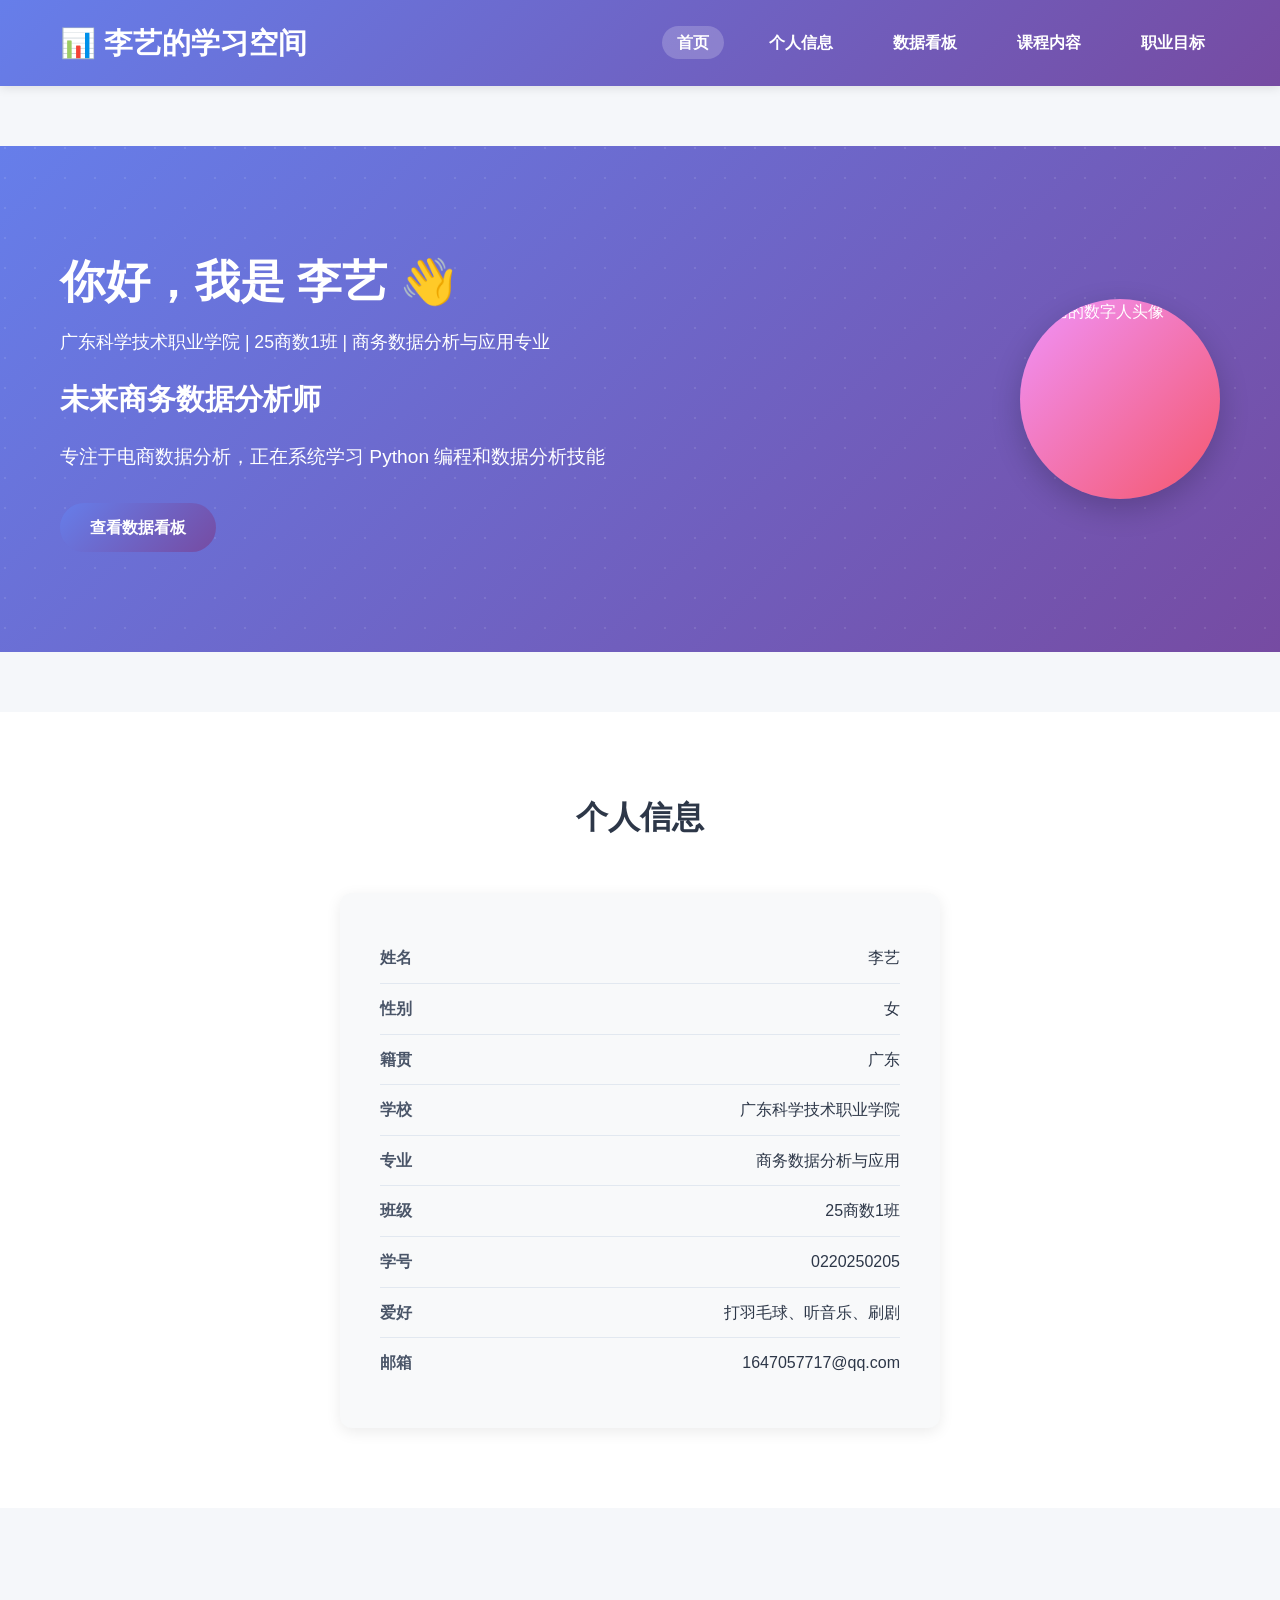
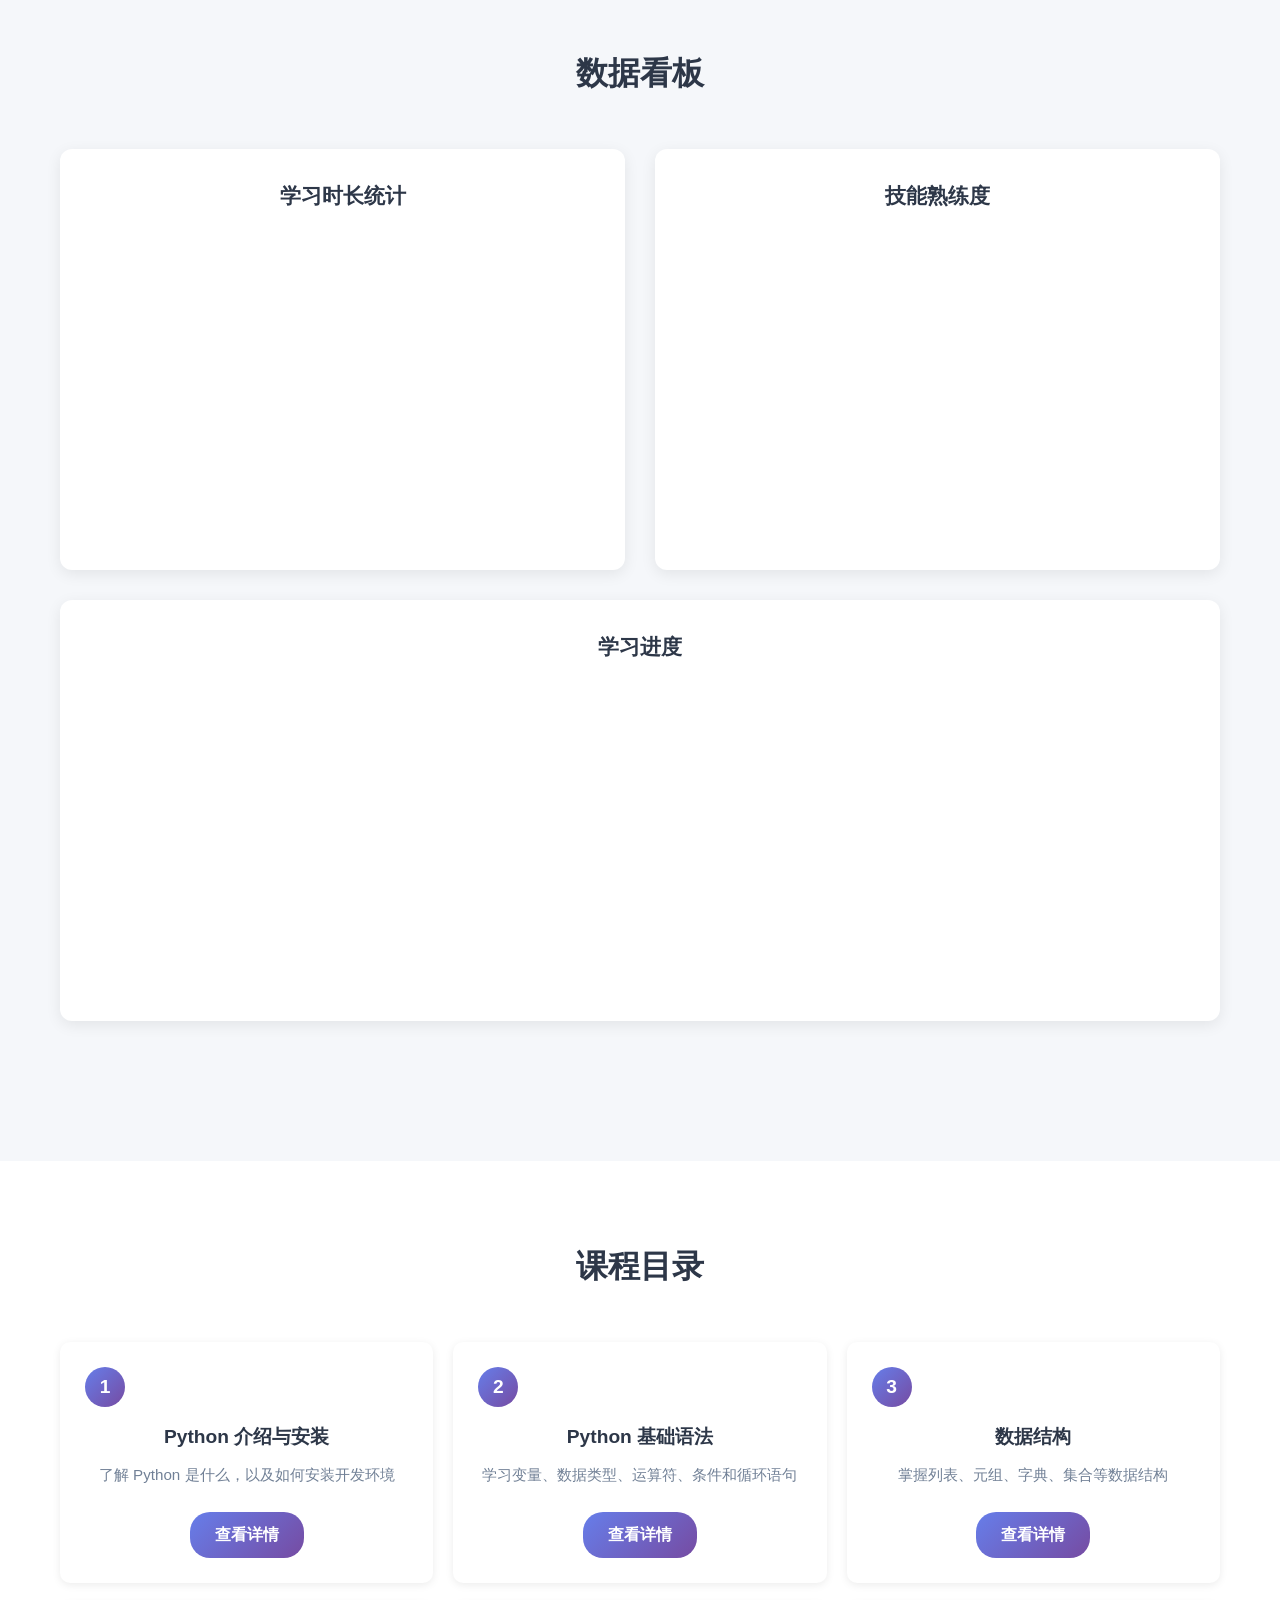
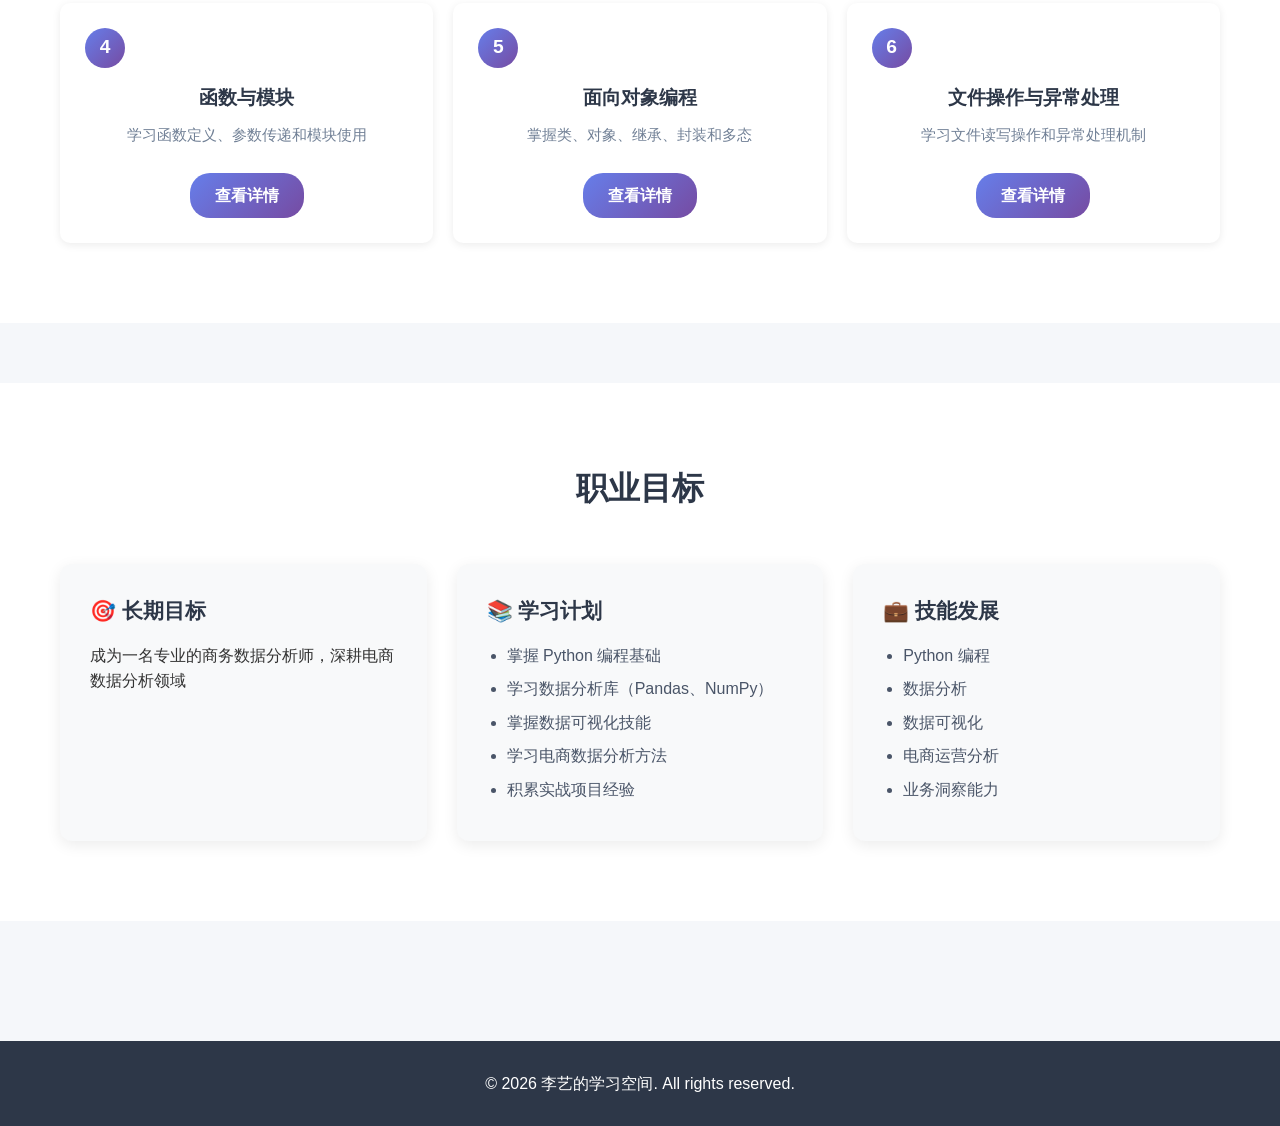
==== index.html @ 551367b4 "更新个人主页，添加详细信息和数据看板" ====
<!DOCTYPE html>
<html lang="zh-CN">
<head>
    <meta charset="UTF-8">
    <meta name="viewport" content="width=device-width, initial-scale=1.0">
    <title>李艺 - 商务数据分析学习者</title>
    <link rel="stylesheet" href="style.css">
    <script src="https://cdn.jsdelivr.net/npm/chart.js"></script>
</head>
<body>
    <header>
        <nav class="navbar">
            <div class="container">
                <div class="navbar-brand">
                    <h1>📊 李艺的学习空间</h1>
                </div>
                <div class="navbar-menu">
                    <ul>
                        <li><a href="index.html" class="active">首页</a></li>
                        <li><a href="#profile">个人信息</a></li>
                        <li><a href="#dashboard">数据看板</a></li>
                        <li><a href="#courses">课程内容</a></li>
                        <li><a href="#goals">职业目标</a></li>
                    </ul>
                </div>
            </div>
        </nav>
    </header>

    <main>
        <section class="hero-section">
            <div class="container">
                <div class="hero-content">
                    <div class="hero-text">
                        <h2>你好，我是 李艺 👋</h2>
                        <p class="subtitle">广东科学技术职业学院 | 25商数1班 | 商务数据分析与应用专业</p>
                        <h3>未来商务数据分析师</h3>
                        <p>专注于电商数据分析，正在系统学习 Python 编程和数据分析技能</p>
                        <a href="#dashboard" class="btn">查看数据看板</a>
                    </div>
                    <div class="hero-avatar">
                        <div class="avatar digital-avatar">
                            <img src="https://trae-api-cn.mchost.guru/api/ide/v1/text_to_image?prompt=professional%20digital%20avatar%20of%20a%20young%20Chinese%20female%20student%2C%20modern%20style%2C%20data%20analyst%20theme%2C%20blue%20and%20purple%20hues%2C%20clean%20background&image_size=square" alt="李艺的数字人头像" style="width: 100%; height: 100%; border-radius: 50%;">
                        </div>
                    </div>
                </div>
            </div>
        </section>

        <section id="profile" class="profile-section">
            <div class="container">
                <h2>个人信息</h2>
                <div class="profile-content">
                    <div class="profile-card">
                        <div class="profile-item">
                            <span class="label">姓名</span>
                            <span class="value">李艺</span>
                        </div>
                        <div class="profile-item">
                            <span class="label">性别</span>
                            <span class="value">女</span>
                        </div>
                        <div class="profile-item">
                            <span class="label">籍贯</span>
                            <span class="value">广东</span>
                        </div>
                        <div class="profile-item">
                            <span class="label">学校</span>
                            <span class="value">广东科学技术职业学院</span>
                        </div>
                        <div class="profile-item">
                            <span class="label">专业</span>
                            <span class="value">商务数据分析与应用</span>
                        </div>
                        <div class="profile-item">
                            <span class="label">班级</span>
                            <span class="value">25商数1班</span>
                        </div>
                        <div class="profile-item">
                            <span class="label">学号</span>
                            <span class="value">0220250205</span>
                        </div>
                        <div class="profile-item">
                            <span class="label">爱好</span>
                            <span class="value">打羽毛球、听音乐、刷剧</span>
                        </div>
                        <div class="profile-item">
                            <span class="label">邮箱</span>
                            <span class="value">1647057717@qq.com</span>
                        </div>
                    </div>
                </div>
            </div>
        </section>

        <section id="dashboard" class="dashboard-section">
            <div class="container">
                <h2>数据看板</h2>
                <div class="dashboard-grid">
                    <div class="dashboard-card">
                        <h3>学习时长统计</h3>
                        <canvas id="studyTimeChart" width="400" height="300"></canvas>
                    </div>
                    <div class="dashboard-card">
                        <h3>技能熟练度</h3>
                        <canvas id="skillChart" width="400" height="300"></canvas>
                    </div>
                    <div class="dashboard-card full-width">
                        <h3>学习进度</h3>
                        <canvas id="progressChart" width="800" height="300"></canvas>
                    </div>
                </div>
            </div>
        </section>

        <section id="courses" class="courses-section">
            <div class="container">
                <h2>课程目录</h2>
                <div class="lesson-grid">
                    <div class="lesson-card" onclick="window.location.href='python-course.html?lesson=0'">
                        <div class="lesson-number">1</div>
                        <h4>Python 介绍与安装</h4>
                        <p>了解 Python 是什么，以及如何安装开发环境</p>
                        <a href="python-course.html?lesson=0" class="btn">查看详情</a>
                    </div>
                    <div class="lesson-card" onclick="window.location.href='python-course.html?lesson=1'">
                        <div class="lesson-number">2</div>
                        <h4>Python 基础语法</h4>
                        <p>学习变量、数据类型、运算符、条件和循环语句</p>
                        <a href="python-course.html?lesson=1" class="btn">查看详情</a>
                    </div>
                    <div class="lesson-card" onclick="window.location.href='python-course.html?lesson=2'">
                        <div class="lesson-number">3</div>
                        <h4>数据结构</h4>
                        <p>掌握列表、元组、字典、集合等数据结构</p>
                        <a href="python-course.html?lesson=2" class="btn">查看详情</a>
                    </div>
                    <div class="lesson-card" onclick="window.location.href='python-course.html?lesson=3'">
                        <div class="lesson-number">4</div>
                        <h4>函数与模块</h4>
                        <p>学习函数定义、参数传递和模块使用</p>
                        <a href="python-course.html?lesson=3" class="btn">查看详情</a>
                    </div>
                    <div class="lesson-card" onclick="window.location.href='python-course.html?lesson=4'">
                        <div class="lesson-number">5</div>
                        <h4>面向对象编程</h4>
                        <p>掌握类、对象、继承、封装和多态</p>
                        <a href="python-course.html?lesson=4" class="btn">查看详情</a>
                    </div>
                    <div class="lesson-card" onclick="window.location.href='python-course.html?lesson=5'">
                        <div class="lesson-number">6</div>
                        <h4>文件操作与异常处理</h4>
                        <p>学习文件读写操作和异常处理机制</p>
                        <a href="python-course.html?lesson=5" class="btn">查看详情</a>
                    </div>
                </div>
            </div>
        </section>

        <section id="goals" class="goals-section">
            <div class="container">
                <h2>职业目标</h2>
                <div class="goals-content">
                    <div class="goal-card">
                        <h3>🎯 长期目标</h3>
                        <p>成为一名专业的商务数据分析师，深耕电商数据分析领域</p>
                    </div>
                    <div class="goal-card">
                        <h3>📚 学习计划</h3>
                        <ul>
                            <li>掌握 Python 编程基础</li>
                            <li>学习数据分析库（Pandas、NumPy）</li>
                            <li>掌握数据可视化技能</li>
                            <li>学习电商数据分析方法</li>
                            <li>积累实战项目经验</li>
                        </ul>
                    </div>
                    <div class="goal-card">
                        <h3>💼 技能发展</h3>
                        <ul>
                            <li>Python 编程</li>
                            <li>数据分析</li>
                            <li>数据可视化</li>
                            <li>电商运营分析</li>
                            <li>业务洞察能力</li>
                        </ul>
                    </div>
                </div>
            </div>
        </section>
    </main>

    <footer>
        <div class="container">
            <p>&copy; 2026 李艺的学习空间. All rights reserved.</p>
        </div>
    </footer>

    <script>
        // 学习时长统计图表
        const studyTimeCtx = document.getElementById('studyTimeChart').getContext('2d');
        const studyTimeChart = new Chart(studyTimeCtx, {
            type: 'bar',
            data: {
                labels: ['周一', '周二', '周三', '周四', '周五', '周六', '周日'],
                datasets: [{
                    label: '学习时长（小时）',
                    data: [2, 3, 2.5, 4, 3.5, 5, 4.5],
                    backgroundColor: 'rgba(54, 162, 235, 0.6)',
                    borderColor: 'rgba(54, 162, 235, 1)',
                    borderWidth: 1
                }]
            },
            options: {
                responsive: true,
                scales: {
                    y: {
                        beginAtZero: true,
                        max: 6
                    }
                }
            }
        });

        // 技能熟练度图表
        const skillCtx = document.getElementById('skillChart').getContext('2d');
        const skillChart = new Chart(skillCtx, {
            type: 'radar',
            data: {
                labels: ['Python 基础', '数据分析', '数据可视化', 'Excel', 'SQL'],
                datasets: [{
                    label: '当前熟练度',
                    data: [75, 60, 50, 80, 40],
                    backgroundColor: 'rgba(153, 102, 255, 0.2)',
                    borderColor: 'rgba(153, 102, 255, 1)',
                    pointBackgroundColor: 'rgba(153, 102, 255, 1)',
                    pointBorderColor: '#fff',
                    pointHoverBackgroundColor: '#fff',
                    pointHoverBorderColor: 'rgba(153, 102, 255, 1)'
                }]
            },
            options: {
                responsive: true,
                scales: {
                    r: {
                        angleLines: {
                            display: true
                        },
                        suggestedMin: 0,
                        suggestedMax: 100
                    }
                }
            }
        });

        // 学习进度图表
        const progressCtx = document.getElementById('progressChart').getContext('2d');
        const progressChart = new Chart(progressCtx, {
            type: 'line',
            data: {
                labels: ['第1周', '第2周', '第3周', '第4周', '第5周', '第6周'],
                datasets: [{
                    label: '课程完成度（%）',
                    data: [15, 30, 45, 60, 75, 90],
                    backgroundColor: 'rgba(75, 192, 192, 0.2)',
                    borderColor: 'rgba(75, 192, 192, 1)',
                    borderWidth: 2,
                    tension: 0.4
                }]
            },
            options: {
                responsive: true,
                scales: {
                    y: {
                        beginAtZero: true,
                        max: 100
                    }
                }
            }
        });
    </script>
</body>
</html>
---- style.css ----
* {
    margin: 0;
    padding: 0;
    box-sizing: border-box;
}

body {
    font-family: 'Segoe UI', Tahoma, Geneva, Verdana, sans-serif;
    line-height: 1.6;
    color: #333;
    background-color: #f5f7fa;
}

.container {
    max-width: 1200px;
    margin: 0 auto;
    padding: 0 20px;
}

/* 导航栏样式 */
.navbar {
    background: linear-gradient(135deg, #667eea 0%, #764ba2 100%);
    color: white;
    padding: 20px 0;
    position: sticky;
    top: 0;
    z-index: 1000;
    box-shadow: 0 2px 10px rgba(0, 0, 0, 0.1);
}

.navbar .container {
    display: flex;
    justify-content: space-between;
    align-items: center;
}

.navbar-brand h1 {
    font-size: 1.8rem;
    margin: 0;
}

.navbar-menu ul {
    list-style: none;
    display: flex;
    gap: 30px;
    margin: 0;
}

.navbar-menu a {
    color: white;
    text-decoration: none;
    font-weight: 600;
    transition: opacity 0.3s ease;
    padding: 8px 15px;
    border-radius: 20px;
}

.navbar-menu a:hover {
    opacity: 0.9;
    background: rgba(255, 255, 255, 0.1);
}

.navbar-menu a.active {
    background: rgba(255, 255, 255, 0.2);
}

/* 数字人头像样式 */
.digital-avatar {
    width: 200px;
    height: 200px;
    border-radius: 50%;
    box-shadow: 0 10px 30px rgba(0, 0, 0, 0.2);
    animation: pulse 2s ease-in-out infinite;
    overflow: hidden;
}

/* 个人信息部分样式 */
.profile-section {
    padding: 80px 0;
    background: white;
}

.profile-section h2 {
    text-align: center;
    margin-bottom: 50px;
    color: #2d3748;
}

.profile-content {
    display: flex;
    justify-content: center;
}

.profile-card {
    background: #f8f9fa;
    border-radius: 12px;
    padding: 40px;
    box-shadow: 0 4px 15px rgba(0, 0, 0, 0.08);
    max-width: 600px;
    width: 100%;
}

.profile-item {
    display: flex;
    justify-content: space-between;
    padding: 12px 0;
    border-bottom: 1px solid #e2e8f0;
}

.profile-item:last-child {
    border-bottom: none;
}

.profile-item .label {
    font-weight: 600;
    color: #4a5568;
}

.profile-item .value {
    color: #2d3748;
}

/* 数据看板部分样式 */
.dashboard-section {
    padding: 80px 0;
    background: #f5f7fa;
}

.dashboard-section h2 {
    text-align: center;
    margin-bottom: 50px;
    color: #2d3748;
}

.dashboard-grid {
    display: grid;
    grid-template-columns: repeat(auto-fit, minmax(400px, 1fr));
    gap: 30px;
}

.dashboard-card {
    background: white;
    border-radius: 12px;
    padding: 30px;
    box-shadow: 0 4px 15px rgba(0, 0, 0, 0.08);
    transition: transform 0.3s ease, box-shadow 0.3s ease;
}

.dashboard-card:hover {
    transform: translateY(-5px);
    box-shadow: 0 8px 25px rgba(0, 0, 0, 0.15);
}

.dashboard-card h3 {
    font-size: 1.3rem;
    margin-bottom: 20px;
    color: #2d3748;
    text-align: center;
}

.dashboard-card.full-width {
    grid-column: 1 / -1;
}

/* 职业目标部分样式 */
.goals-section {
    padding: 80px 0;
    background: white;
}

.goals-section h2 {
    text-align: center;
    margin-bottom: 50px;
    color: #2d3748;
}

.goals-content {
    display: grid;
    grid-template-columns: repeat(auto-fit, minmax(300px, 1fr));
    gap: 30px;
}

.goal-card {
    background: #f8f9fa;
    border-radius: 12px;
    padding: 30px;
    box-shadow: 0 4px 15px rgba(0, 0, 0, 0.08);
    transition: transform 0.3s ease, box-shadow 0.3s ease;
}

.goal-card:hover {
    transform: translateY(-5px);
    box-shadow: 0 8px 25px rgba(0, 0, 0, 0.15);
}

.goal-card h3 {
    font-size: 1.3rem;
    margin-bottom: 15px;
    color: #2d3748;
}

.goal-card ul {
    margin-left: 20px;
    margin-top: 10px;
}

.goal-card li {
    margin-bottom: 8px;
    color: #4a5568;
}

/* 响应式设计 */
@media (max-width: 768px) {
    .hero-content {
        flex-direction: column;
        text-align: center;
    }
    
    .hero-text {
        text-align: center;
    }
    
    .hero-text h2 {
        font-size: 2.2rem;
    }
    
    .hero-text h3 {
        font-size: 1.5rem;
    }
    
    .avatar, .digital-avatar {
        width: 150px;
        height: 150px;
    }
    
    .avatar-inner {
        width: 135px;
        height: 135px;
        font-size: 1.5rem;
    }
    
    .navbar .container {
        flex-direction: column;
        gap: 15px;
    }
    
    .navbar-menu ul {
        gap: 15px;
    }
    
    .lesson-grid {
        grid-template-columns: 1fr;
    }
    
    .dashboard-grid {
        grid-template-columns: 1fr;
    }
    
    .dashboard-card.full-width {
        grid-column: 1;
    }
    
    .goals-content {
        grid-template-columns: 1fr;
    }
    
    .profile-card {
        padding: 20px;
    }
    
    .profile-item {
        flex-direction: column;
        align-items: flex-start;
        gap: 5px;
    }
}

/* 英雄区域 */
.hero-section {
    background: linear-gradient(135deg, #667eea 0%, #764ba2 100%);
    color: white;
    padding: 100px 0;
    position: relative;
    overflow: hidden;
}

.hero-section::before {
    content: '';
    position: absolute;
    top: -50%;
    left: -50%;
    width: 200%;
    height: 200%;
    background: radial-gradient(circle, rgba(255,255,255,0.1) 1px, transparent 1px);
    background-size: 30px 30px;
    animation: float 20s linear infinite;
}

@keyframes float {
    0% {
        transform: translate(0, 0);
    }
    100% {
        transform: translate(30px, 30px);
    }
}

.hero-content {
    display: flex;
    align-items: center;
    justify-content: space-between;
    gap: 40px;
    position: relative;
    z-index: 1;
}

.hero-text {
    flex: 1;
    text-align: left;
}

.hero-text h2 {
    font-size: 2.8rem;
    margin-bottom: 10px;
    color: white;
    font-weight: 700;
    animation: slideInLeft 1s ease-out;
}

.hero-text .subtitle {
    font-size: 1.1rem;
    margin-bottom: 20px;
    opacity: 0.9;
    animation: slideInLeft 1s ease-out 0.2s both;
}

.hero-text h3 {
    font-size: 1.8rem;
    margin-bottom: 20px;
    color: white;
    animation: slideInLeft 1s ease-out 0.4s both;
}

.hero-text p {
    font-size: 1.2rem;
    margin-bottom: 30px;
    opacity: 0.9;
    animation: slideInLeft 1s ease-out 0.6s both;
}

.hero-text .btn {
    animation: slideInLeft 1s ease-out 0.8s both;
}

.hero-avatar {
    flex-shrink: 0;
    animation: slideInRight 1s ease-out;
}

.avatar {
    width: 200px;
    height: 200px;
    border-radius: 50%;
    background: linear-gradient(135deg, #f093fb 0%, #f5576c 100%);
    display: flex;
    align-items: center;
    justify-content: center;
    box-shadow: 0 10px 30px rgba(0, 0, 0, 0.2);
    animation: pulse 2s ease-in-out infinite;
}

.avatar-inner {
    width: 180px;
    height: 180px;
    border-radius: 50%;
    background: white;
    display: flex;
    align-items: center;
    justify-content: center;
    color: #667eea;
    font-size: 2rem;
    font-weight: bold;
    box-shadow: inset 0 2px 10px rgba(0, 0, 0, 0.1);
}

@keyframes slideInLeft {
    from {
        opacity: 0;
        transform: translateX(-50px);
    }
    to {
        opacity: 1;
        transform: translateX(0);
    }
}

@keyframes slideInRight {
    from {
        opacity: 0;
        transform: translateX(50px);
    }
    to {
        opacity: 1;
        transform: translateX(0);
    }
}

@keyframes pulse {
    0% {
        transform: scale(1);
    }
    50% {
        transform: scale(1.05);
    }
    100% {
        transform: scale(1);
    }
}

header h1 {
    font-size: 2.5rem;
    margin-bottom: 10px;
}

header p {
    font-size: 1.2rem;
    opacity: 0.9;
}

main {
    padding: 60px 0;
}

section {
    margin-bottom: 60px;
}

h2 {
    font-size: 2rem;
    margin-bottom: 30px;
    color: #2d3748;
}

.welcome-section {
    background: white;
    padding: 40px;
    border-radius: 12px;
    box-shadow: 0 2px 10px rgba(0, 0, 0, 0.08);
}

.course-grid {
    display: grid;
    grid-template-columns: repeat(auto-fit, minmax(300px, 1fr));
    gap: 30px;
}

.course-card {
    background: white;
    border-radius: 12px;
    padding: 40px 30px;
    text-align: center;
    box-shadow: 0 4px 15px rgba(0, 0, 0, 0.1);
    transition: transform 0.3s ease, box-shadow 0.3s ease;
}

.course-card:hover {
    transform: translateY(-5px);
    box-shadow: 0 8px 25px rgba(0, 0, 0, 0.15);
}

.course-icon {
    font-size: 4rem;
    margin-bottom: 20px;
}

.course-card h3 {
    font-size: 1.5rem;
    margin-bottom: 15px;
    color: #2d3748;
}

.course-card p {
    color: #718096;
    margin-bottom: 25px;
}

.btn {
    display: inline-block;
    padding: 12px 30px;
    background: linear-gradient(135deg, #667eea 0%, #764ba2 100%);
    color: white;
    text-decoration: none;
    border-radius: 25px;
    font-weight: 600;
    transition: opacity 0.3s ease;
}

.btn:hover {
    opacity: 0.9;
}

/* 课程部分 */
.courses-section {
    padding: 80px 0;
    background: white;
}

.courses-section h2 {
    text-align: center;
    margin-bottom: 50px;
    color: #2d3748;
}

.lesson-grid {
    display: grid;
    grid-template-columns: repeat(auto-fill, minmax(300px, 1fr));
    gap: 30px;
}

.lesson-card {
    background: #f8f9fa;
    border-radius: 12px;
    padding: 30px;
    text-align: center;
    box-shadow: 0 4px 15px rgba(0, 0, 0, 0.08);
    transition: transform 0.3s ease, box-shadow 0.3s ease;
    cursor: pointer;
}

.lesson-card:hover {
    transform: translateY(-5px);
    box-shadow: 0 8px 25px rgba(0, 0, 0, 0.15);
}

.lesson-number {
    display: inline-block;
    width: 50px;
    height: 50px;
    background: linear-gradient(135deg, #667eea 0%, #764ba2 100%);
    color: white;
    border-radius: 50%;
    display: flex;
    align-items: center;
    justify-content: center;
    font-weight: bold;
    font-size: 1.2rem;
    margin-bottom: 20px;
}

.lesson-card h4 {
    font-size: 1.3rem;
    margin-bottom: 15px;
    color: #2d3748;
}

.lesson-card p {
    color: #718096;
    margin-bottom: 25px;
}

.lesson-card .btn {
    display: inline-block;
    padding: 10px 25px;
    background: linear-gradient(135deg, #667eea 0%, #764ba2 100%);
    color: white;
    text-decoration: none;
    border-radius: 20px;
    font-weight: 600;
    transition: opacity 0.3s ease;
}

.lesson-card .btn:hover {
    opacity: 0.9;
}

/* 关于部分 */
.about-section {
    padding: 80px 0;
    background: #f5f7fa;
}

.about-section h2 {
    text-align: center;
    margin-bottom: 40px;
    color: #2d3748;
}

.about-content {
    background: white;
    padding: 40px;
    border-radius: 12px;
    box-shadow: 0 2px 10px rgba(0, 0, 0, 0.08);
    max-width: 800px;
    margin: 0 auto;
}

.about-content p {
    margin-bottom: 20px;
    line-height: 1.7;
}

.about-content ul {
    margin-left: 25px;
    margin-top: 20px;
}

.about-content li {
    margin-bottom: 10px;
    position: relative;
    padding-left: 15px;
}

.about-content li:before {
    content: "•";
    color: #667eea;
    font-weight: bold;
    position: absolute;
    left: 0;
}

footer {
    background: #2d3748;
    color: white;
    text-align: center;
    padding: 30px 0;
    margin-top: 0;
}

.course-header {
    background: linear-gradient(135deg, #667eea 0%, #764ba2 100%);
    color: white;
    padding: 60px 0;
    text-align: center;
}

.course-header h2 {
    font-size: 2rem;
    margin-bottom: 10px;
    color: white;
}

.course-header p {
    font-size: 1.1rem;
    opacity: 0.9;
}

.back-link {
    display: inline-flex;
    align-items: center;
    color: white;
    text-decoration: none;
    font-weight: 600;
    margin-bottom: 20px;
}

.back-link:hover {
    text-decoration: underline;
}

.lesson-grid {
    display: grid;
    grid-template-columns: repeat(auto-fill, minmax(280px, 1fr));
    gap: 20px;
}

.lesson-card {
    background: white;
    border-radius: 10px;
    padding: 25px;
    box-shadow: 0 2px 8px rgba(0, 0, 0, 0.08);
    transition: transform 0.2s ease;
    cursor: pointer;
}

.lesson-card:hover {
    transform: translateY(-3px);
    box-shadow: 0 4px 15px rgba(0, 0, 0, 0.12);
}

.lesson-number {
    display: inline-block;
    width: 40px;
    height: 40px;
    background: linear-gradient(135deg, #667eea 0%, #764ba2 100%);
    color: white;
    border-radius: 50%;
    display: flex;
    align-items: center;
    justify-content: center;
    font-weight: bold;
    margin-bottom: 15px;
}

.lesson-card h4 {
    font-size: 1.2rem;
    margin-bottom: 10px;
    color: #2d3748;
}

.lesson-card p {
    color: #718096;
    font-size: 0.95rem;
}

.lesson-detail {
    background: white;
    border-radius: 12px;
    padding: 40px;
    box-shadow: 0 2px 10px rgba(0, 0, 0, 0.08);
}

.lesson-detail h3 {
    font-size: 1.8rem;
    margin-bottom: 20px;
    color: #2d3748;
}

.lesson-content {
    margin-top: 20px;
}

.lesson-content h4 {
    font-size: 1.3rem;
    margin: 25px 0 15px;
    color: #4a5568;
}

.lesson-content h5 {
    font-size: 1.1rem;
    margin: 20px 0 10px;
    color: #2d3748;
}

/* 课程介绍部分 */
.lesson-intro {
    background: linear-gradient(135deg, #f6f9fc 0%, #edf2f7 100%);
    padding: 30px;
    border-radius: 12px;
    margin-bottom: 30px;
    text-align: center;
    box-shadow: 0 4px 12px rgba(0, 0, 0, 0.05);
}

.lesson-intro h3 {
    font-size: 1.8rem;
    margin-bottom: 15px;
    color: #2d3748;
}

.lesson-intro p {
    font-size: 1.1rem;
    color: #4a5568;
    max-width: 800px;
    margin: 0 auto;
}

.python-logo {
    margin: 20px 0;
}

/* 信息框 */
.info-box {
    background: #e6fffa;
    border-left: 4px solid #38b2ac;
    padding: 20px;
    border-radius: 8px;
    margin: 20px 0;
}

.info-box h5 {
    color: #2c7a7b;
    margin-top: 0;
}

/* 特性网格 */
.feature-grid {
    display: grid;
    grid-template-columns: repeat(auto-fit, minmax(250px, 1fr));
    gap: 20px;
    margin: 25px 0;
}

.feature-card {
    background: white;
    padding: 25px;
    border-radius: 10px;
    box-shadow: 0 2px 8px rgba(0, 0, 0, 0.08);
    text-align: center;
    transition: transform 0.3s ease;
}

.feature-card:hover {
    transform: translateY(-5px);
    box-shadow: 0 4px 16px rgba(0, 0, 0, 0.12);
}

.feature-icon {
    font-size: 2.5rem;
    margin-bottom: 15px;
}

.feature-card h5 {
    margin-bottom: 10px;
    color: #2d3748;
}

.feature-card p {
    color: #718096;
    font-size: 0.95rem;
}

/* 成功框 */
.success-box {
    background: #f0fff4;
    border-left: 4px solid #38a169;
    padding: 20px;
    border-radius: 8px;
    margin: 20px 0;
}

.success-box h5 {
    color: #276749;
    margin-top: 0;
}

/* FAQ 部分 */
.faq {
    background: #f8f9fa;
    padding: 20px;
    border-radius: 8px;
    margin: 20px 0;
}

.faq h5 {
    color: #2d3748;
    margin: 15px 0 5px;
}

.faq p {
    margin-bottom: 15px;
    color: #4a5568;
}

/* 下一步部分 */
.next-step {
    background: linear-gradient(135deg, #667eea 0%, #764ba2 100%);
    color: white;
    padding: 25px;
    border-radius: 12px;
    margin-top: 30px;
}

.next-step h5 {
    color: white;
    margin-top: 0;
}

.next-step p {
    opacity: 0.9;
}

/* 运算符表格 */
.operator-table {
    width: 100%;
    border-collapse: collapse;
    margin: 20px 0;
    background: white;
    border-radius: 8px;
    overflow: hidden;
    box-shadow: 0 2px 8px rgba(0, 0, 0, 0.08);
}

.operator-table th,
.operator-table td {
    padding: 12px 15px;
    text-align: left;
    border-bottom: 1px solid #e2e8f0;
}

.operator-table th {
    background: #f7fafc;
    font-weight: 600;
    color: #2d3748;
}

.operator-table tr:hover {
    background: #f7fafc;
}

.operator-table tr:last-child td {
    border-bottom: none;
}

.lesson-content p {
    margin-bottom: 15px;
}

.lesson-content ul, .lesson-content ol {
    margin-left: 25px;
    margin-bottom: 15px;
}

.lesson-content li {
    margin-bottom: 8px;
}

code {
    background: #f7fafc;
    padding: 2px 6px;
    border-radius: 4px;
    font-family: 'Courier New', Courier, monospace;
    color: #e53e3e;
}

pre {
    background: #2d3748;
    color: #e2e8f0;
    padding: 20px;
    border-radius: 8px;
    overflow-x: auto;
    margin: 20px 0;
    position: relative;
}

pre code {
    background: none;
    color: #e2e8f0;
    padding: 0;
}

/* 代码运行器样式 */
.code-runner {
    background: #f8f9fa;
    border: 1px solid #e2e8f0;
    border-radius: 8px;
    margin: 10px 0 20px;
    box-shadow: 0 4px 12px rgba(0, 0, 0, 0.08);
    transition: all 0.3s ease;
    position: relative;
    overflow: hidden;
}

.code-runner:hover {
    box-shadow: 0 6px 16px rgba(0, 0, 0, 0.12);
    transform: translateY(-2px);
}

.code-runner-controls {
    display: flex;
    justify-content: space-between;
    align-items: center;
    padding: 12px 16px;
    background: #f1f3f4;
    border-bottom: 1px solid #e2e8f0;
}

.control-left {
    display: flex;
    align-items: center;
    gap: 12px;
}

.language {
    font-size: 0.9rem;
    color: #667eea;
    font-weight: 600;
    text-transform: uppercase;
    letter-spacing: 0.5px;
}

.run-btn {
    background: linear-gradient(135deg, #667eea 0%, #764ba2 100%);
    color: white;
    border: none;
    padding: 6px 16px;
    border-radius: 20px;
    font-size: 0.85rem;
    font-weight: 600;
    cursor: pointer;
    transition: all 0.3s ease;
}

.run-btn:hover {
    transform: translateY(-1px);
    box-shadow: 0 2px 8px rgba(102, 126, 234, 0.4);
}

.run-btn:active {
    transform: translateY(0);
}

.reset-btn {
    background: #f3f4f6;
    color: #4b5563;
    border: 1px solid #d1d5db;
    padding: 6px 16px;
    border-radius: 20px;
    font-size: 0.85rem;
    font-weight: 600;
    cursor: pointer;
    transition: all 0.3s ease;
}

.reset-btn:hover {
    background: #e5e7eb;
    border-color: #9ca3af;
    transform: translateY(-1px);
}

.reset-btn:active {
    transform: translateY(0);
}

.control-right {
    display: flex;
    align-items: center;
}

.collapse-btn {
    background: none;
    border: 1px solid #d1d5db;
    padding: 4px 12px;
    border-radius: 16px;
    font-size: 0.8rem;
    color: #4b5563;
    cursor: pointer;
    transition: all 0.3s ease;
}

.collapse-btn:hover {
    background: #e5e7eb;
    border-color: #9ca3af;
}

.code-runner-output {
    padding: 16px;
    background: white;
    max-height: 300px;
    overflow-y: auto;
    transition: all 0.3s ease;
}

.code-runner-output.collapsed {
    max-height: 0;
    padding: 0 16px;
    overflow: hidden;
}

.output-content {
    font-family: 'Courier New', Courier, monospace;
    font-size: 0.9rem;
    line-height: 1.5;
}

.output-text {
    background: #f3f4f6;
    padding: 12px;
    border-radius: 6px;
    margin: 0;
    white-space: pre-wrap;
    color: #374151;
}

.loading {
    color: #667eea;
    font-style: italic;
    display: flex;
    align-items: center;
    gap: 8px;
}

.loading::before {
    content: '';
    width: 12px;
    height: 12px;
    border: 2px solid #667eea;
    border-top: 2px solid transparent;
    border-radius: 50%;
    animation: spin 1s linear infinite;
}

@keyframes spin {
    0% { transform: rotate(0deg); }
    100% { transform: rotate(360deg); }
}

.success {
    color: #10b981;
    font-weight: 600;
}

.error {
    color: #ef4444;
    font-weight: 600;
}

.hidden {
    display: none !important;
}

.lesson-nav {
    display: flex;
    justify-content: space-between;
    margin-top: 40px;
    padding-top: 20px;
    border-top: 1px solid #e2e8f0;
}

.lesson-nav .btn {
    padding: 10px 25px;
}
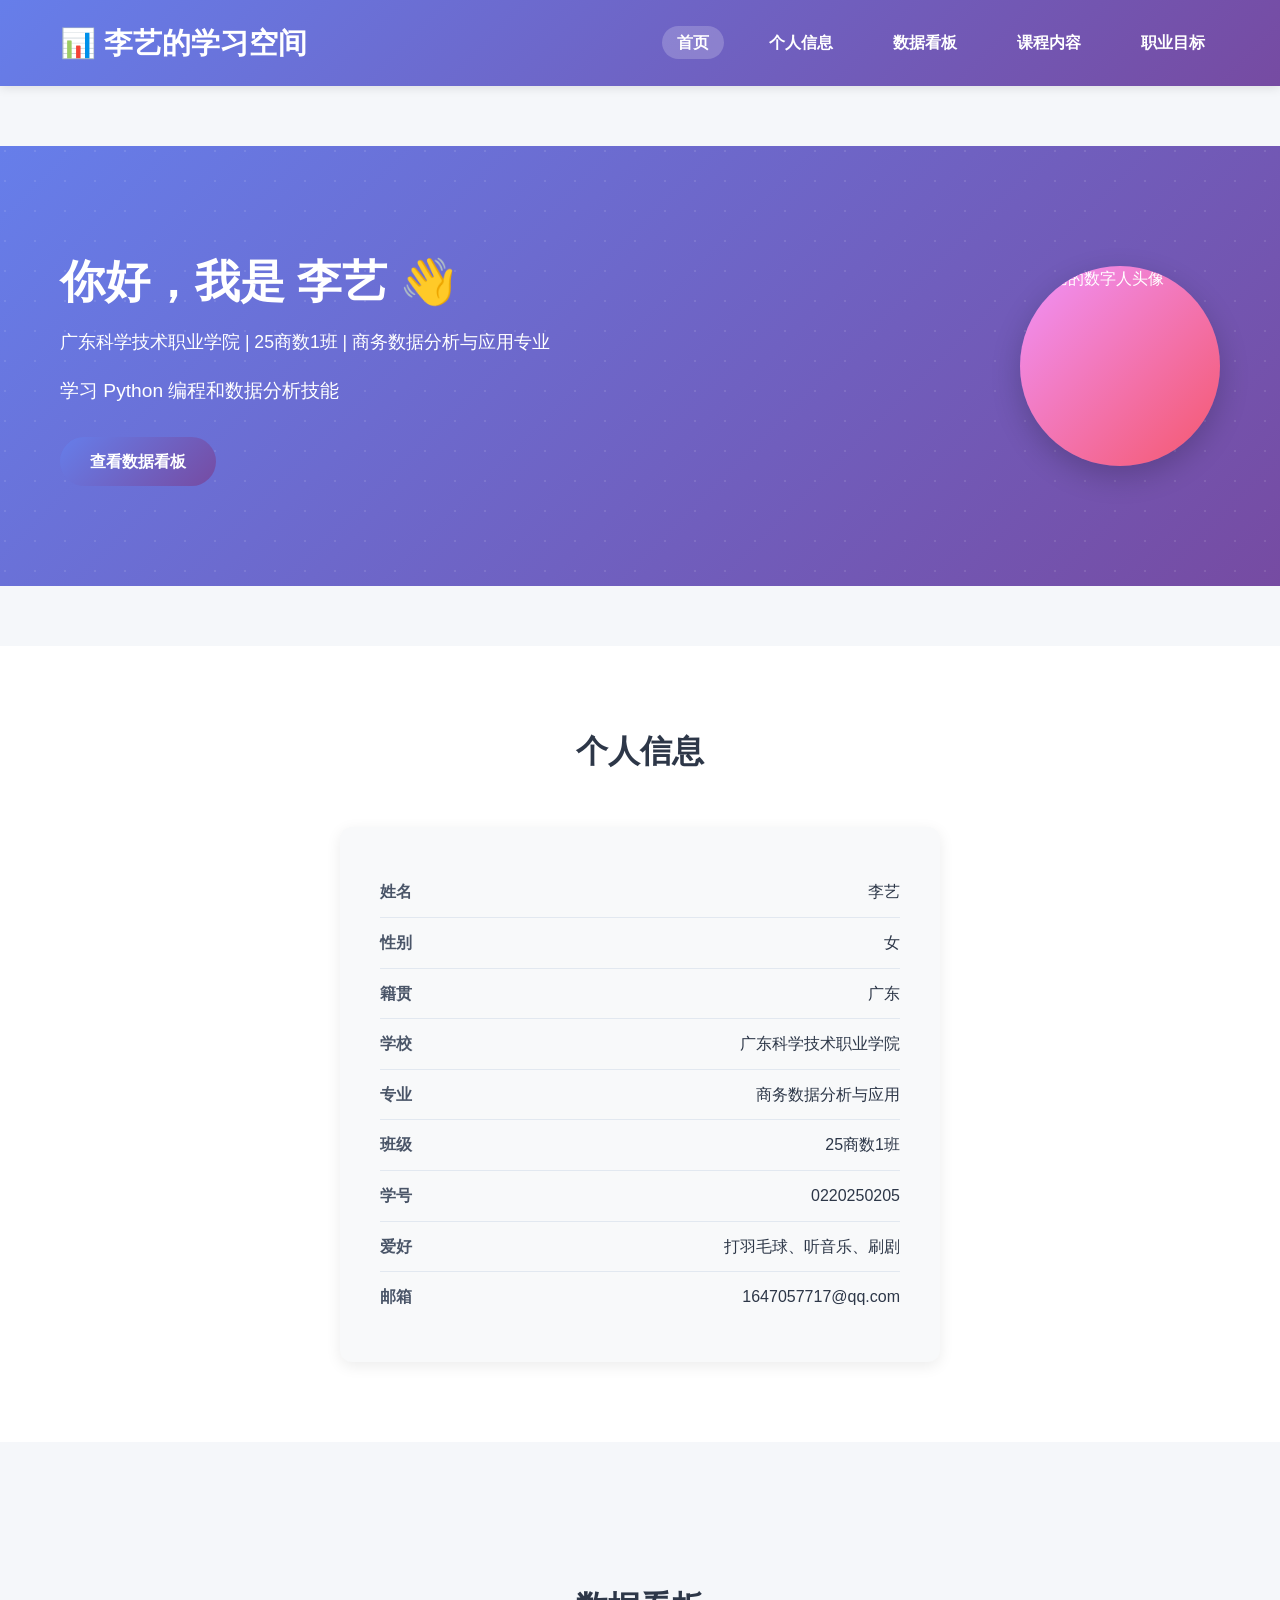
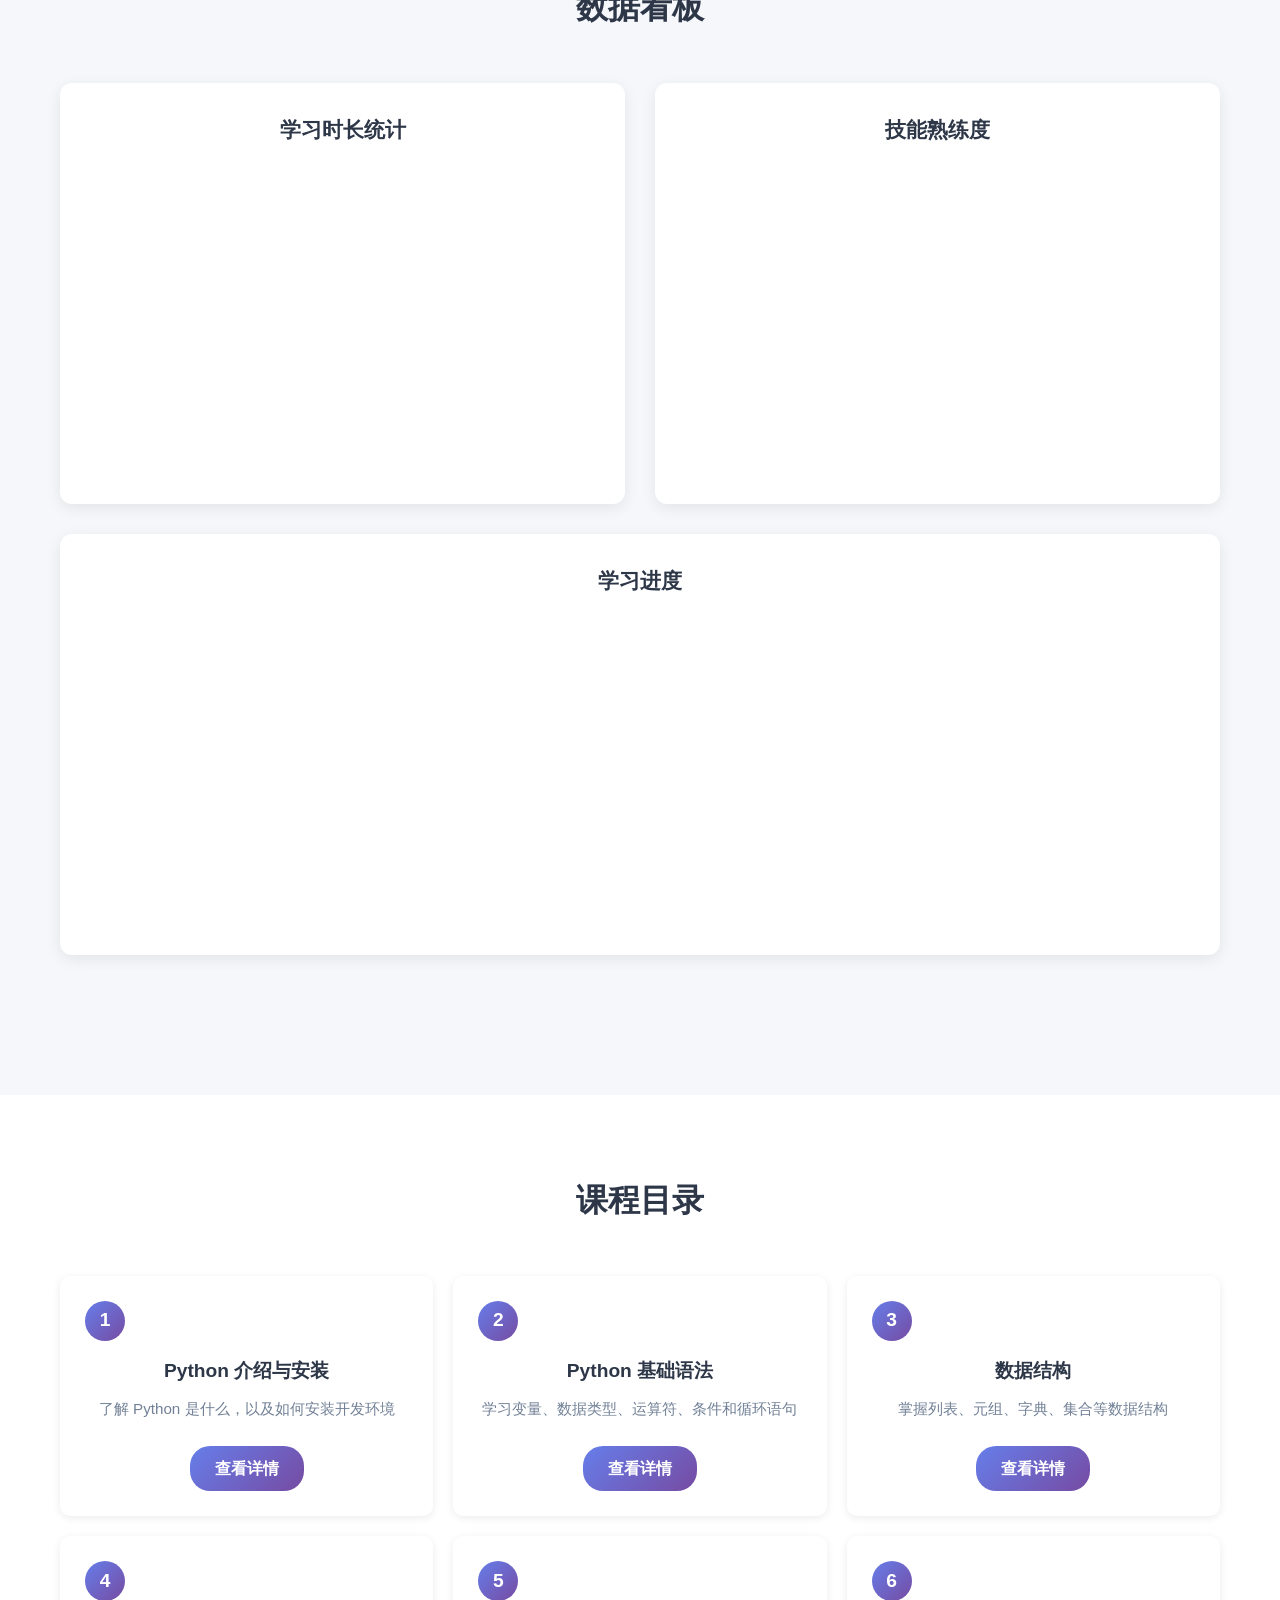
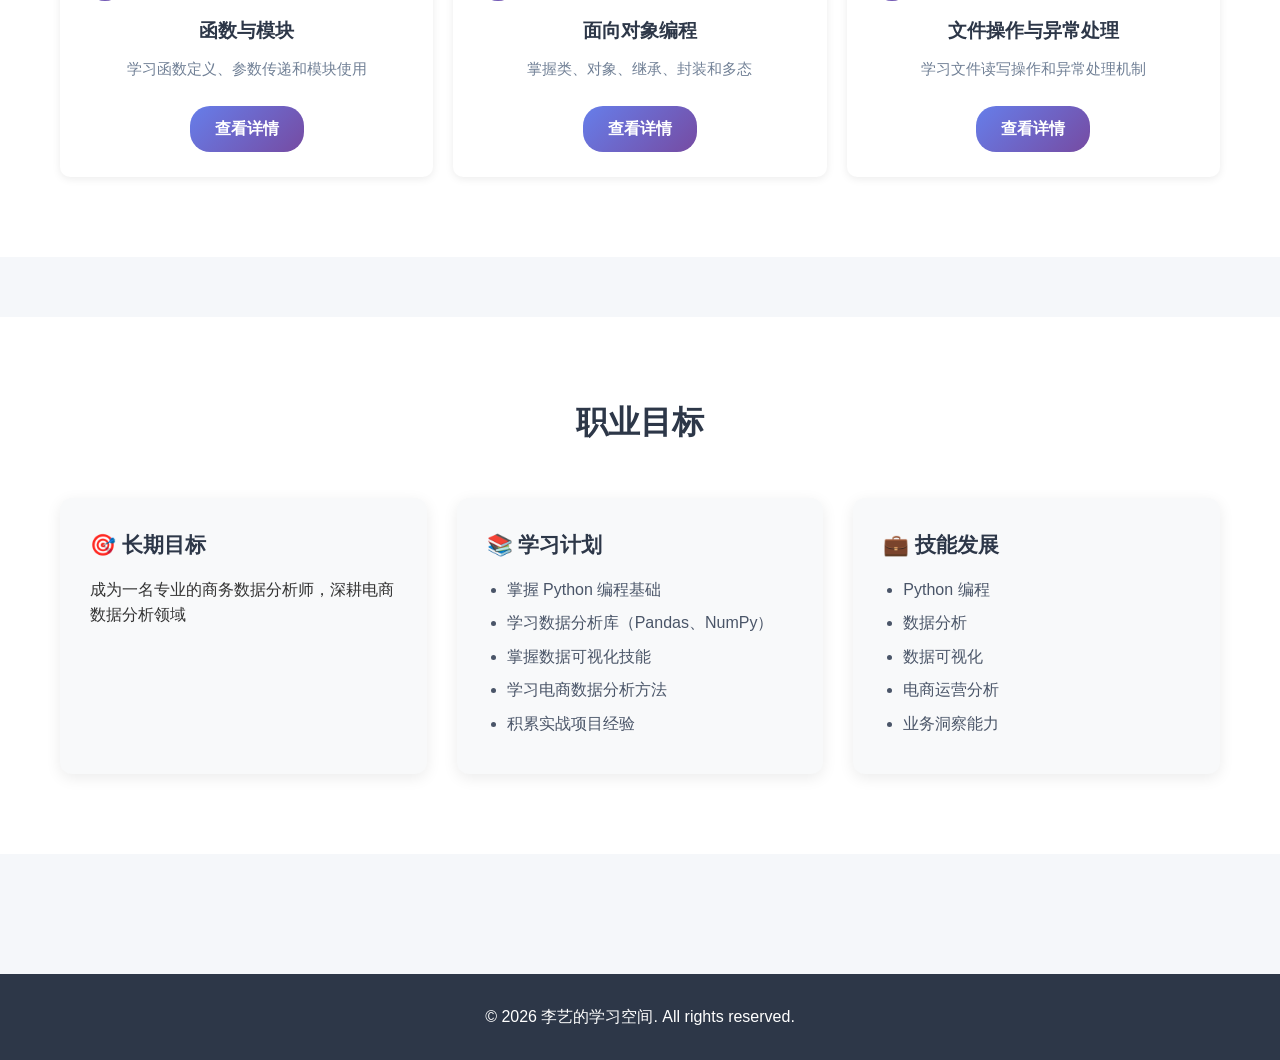
==== commit ea71e57d: "更新主页面文本内容" ====
--- a/index.html
+++ b/index.html
@@ -34,8 +34,7 @@
                     <div class="hero-text">
                         <h2>你好，我是 李艺 👋</h2>
                         <p class="subtitle">广东科学技术职业学院 | 25商数1班 | 商务数据分析与应用专业</p>
-                        <h3>未来商务数据分析师</h3>
-                        <p>专注于电商数据分析，正在系统学习 Python 编程和数据分析技能</p>
+                        <p>学习 Python 编程和数据分析技能</p>
                         <a href="#dashboard" class="btn">查看数据看板</a>
                     </div>
                     <div class="hero-avatar">
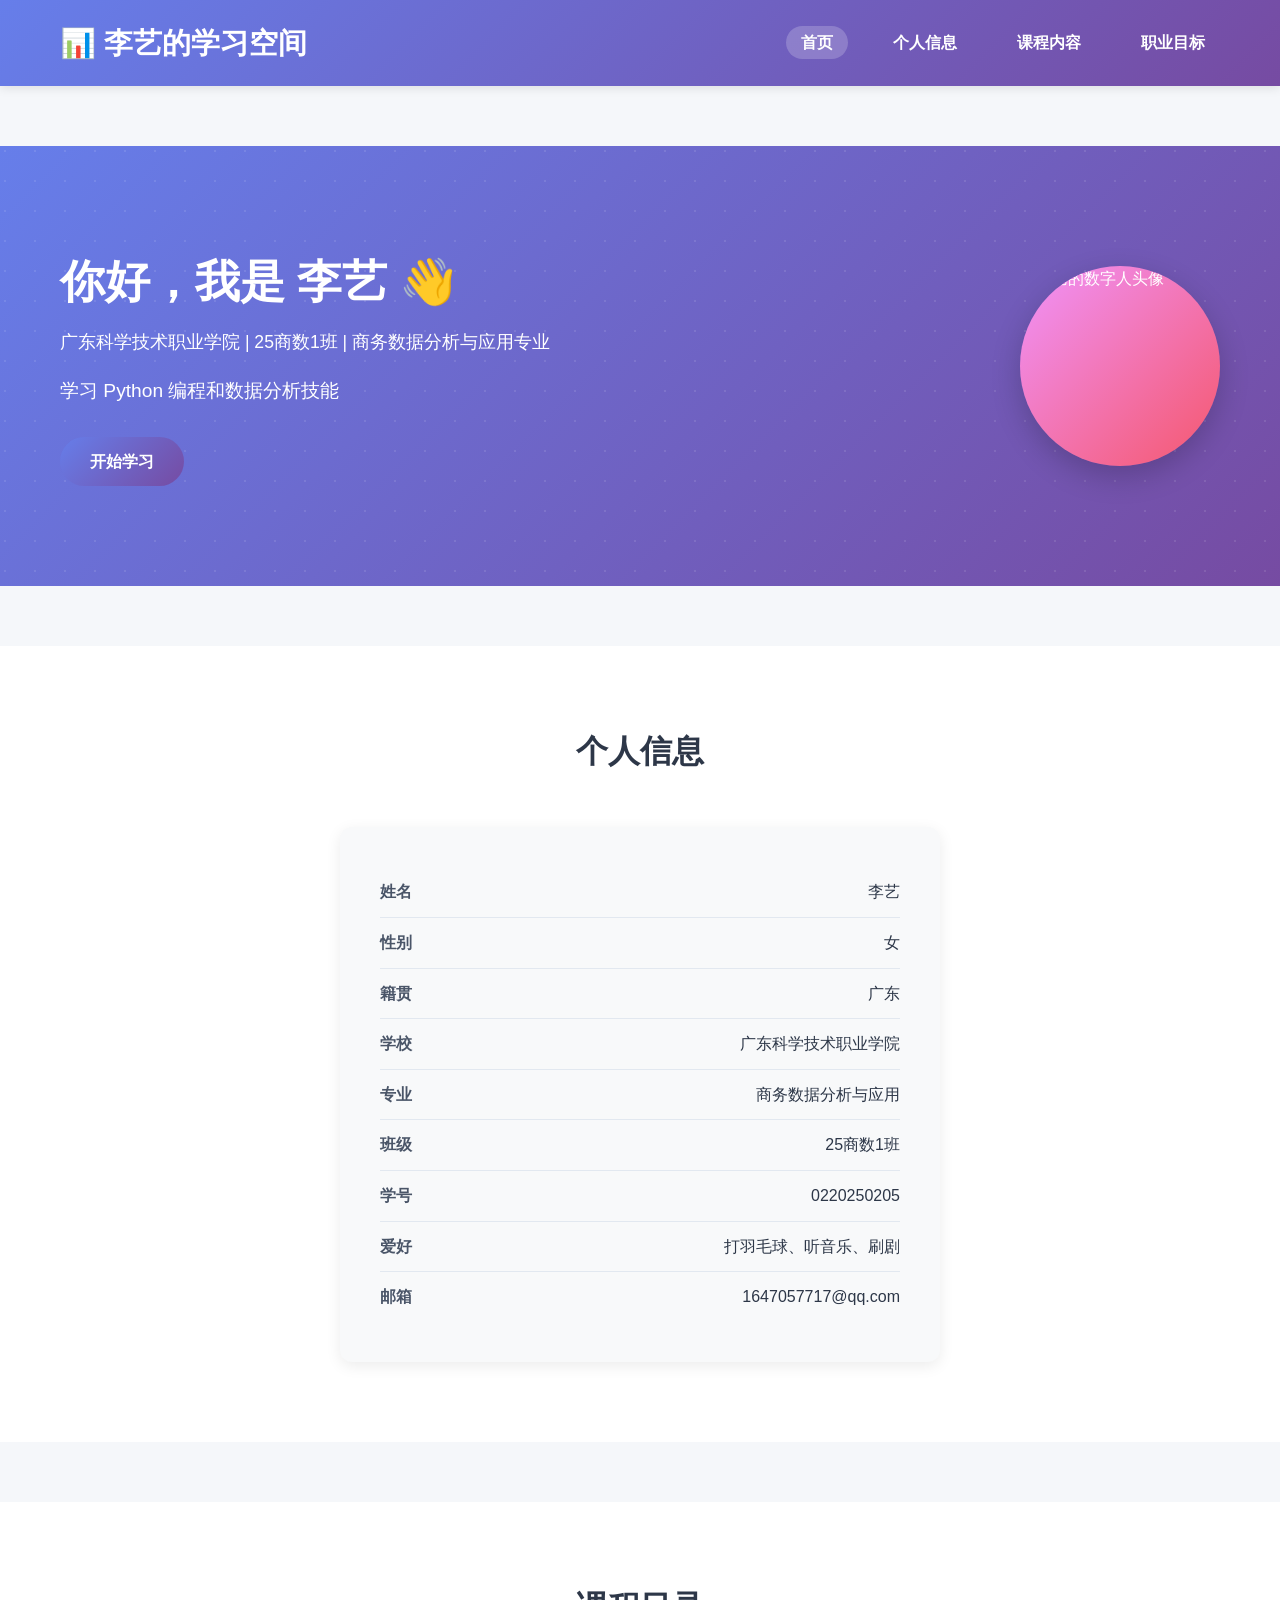
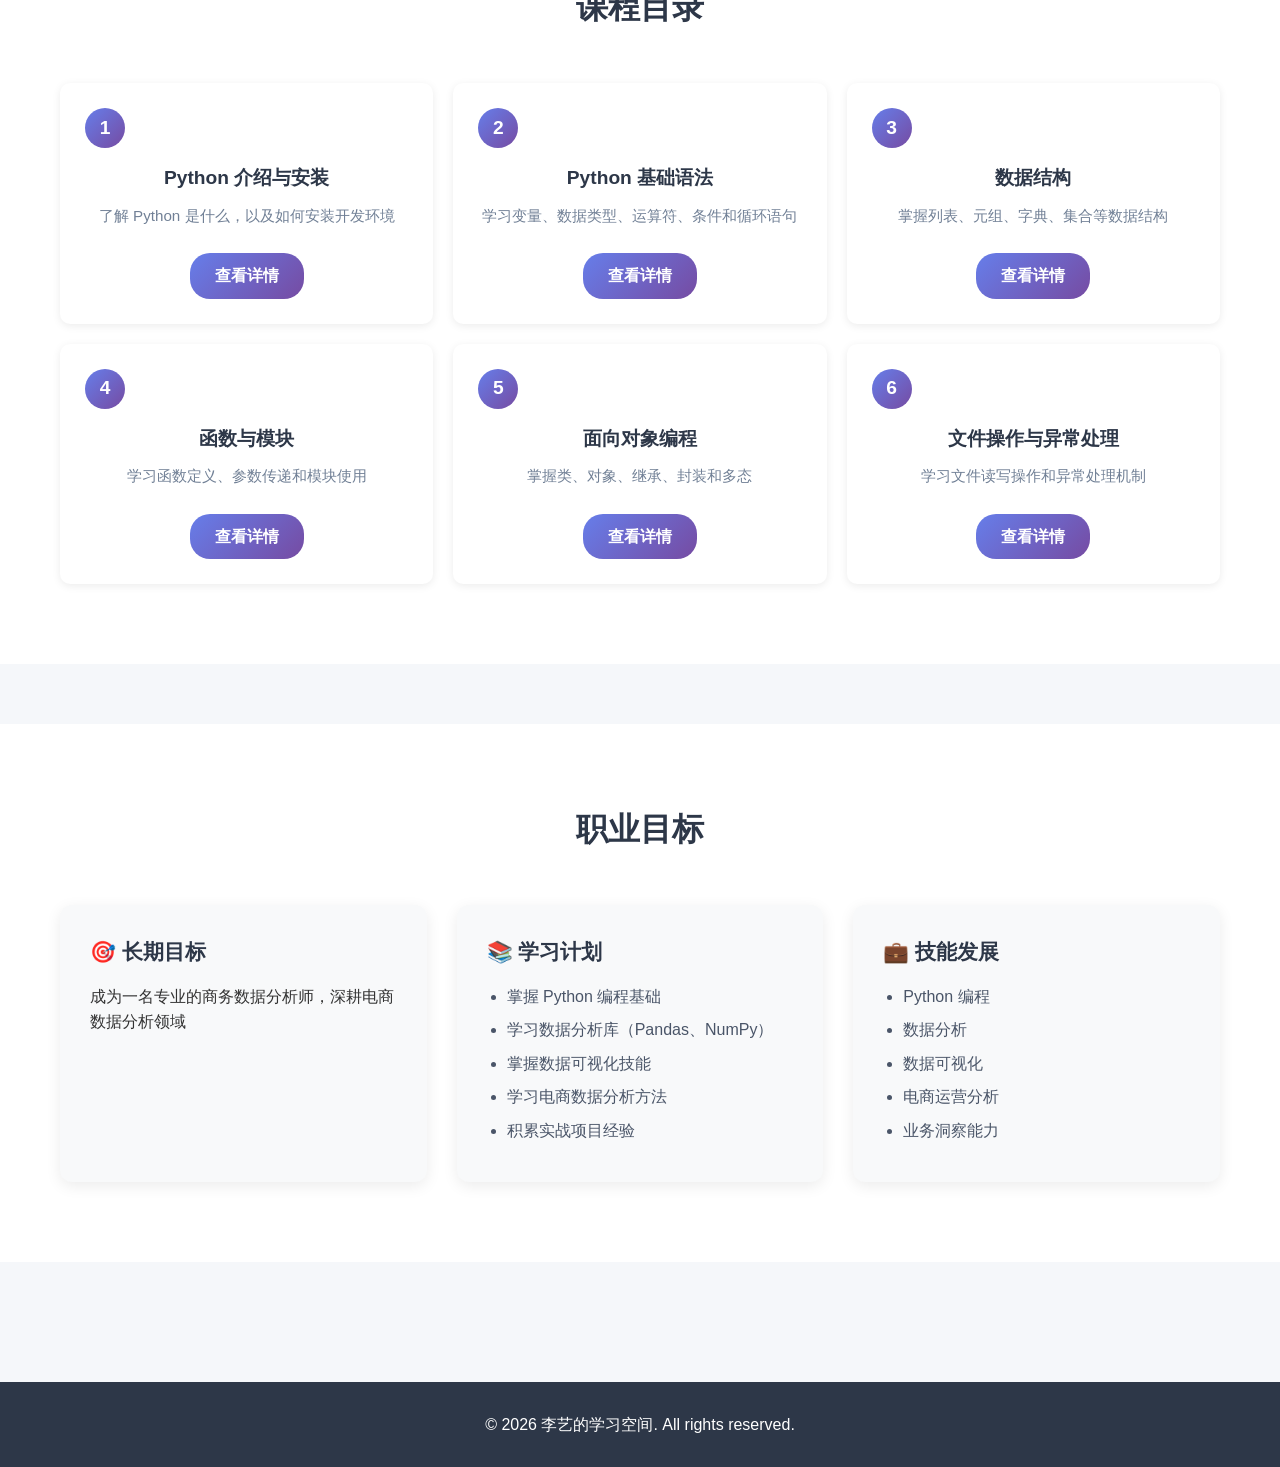
==== commit 7b74c3c4: "移除数据看板部分" ====
--- a/index.html
+++ b/index.html
@@ -18,7 +18,6 @@
                     <ul>
                         <li><a href="index.html" class="active">首页</a></li>
                         <li><a href="#profile">个人信息</a></li>
-                        <li><a href="#dashboard">数据看板</a></li>
                         <li><a href="#courses">课程内容</a></li>
                         <li><a href="#goals">职业目标</a></li>
                     </ul>
@@ -35,7 +34,7 @@
                         <h2>你好，我是 李艺 👋</h2>
                         <p class="subtitle">广东科学技术职业学院 | 25商数1班 | 商务数据分析与应用专业</p>
                         <p>学习 Python 编程和数据分析技能</p>
-                        <a href="#dashboard" class="btn">查看数据看板</a>
+                        <a href="#courses" class="btn">开始学习</a>
                     </div>
                     <div class="hero-avatar">
                         <div class="avatar digital-avatar">
@@ -92,25 +91,7 @@
             </div>
         </section>
 
-        <section id="dashboard" class="dashboard-section">
-            <div class="container">
-                <h2>数据看板</h2>
-                <div class="dashboard-grid">
-                    <div class="dashboard-card">
-                        <h3>学习时长统计</h3>
-                        <canvas id="studyTimeChart" width="400" height="300"></canvas>
-                    </div>
-                    <div class="dashboard-card">
-                        <h3>技能熟练度</h3>
-                        <canvas id="skillChart" width="400" height="300"></canvas>
-                    </div>
-                    <div class="dashboard-card full-width">
-                        <h3>学习进度</h3>
-                        <canvas id="progressChart" width="800" height="300"></canvas>
-                    </div>
-                </div>
-            </div>
-        </section>
+
 
         <section id="courses" class="courses-section">
             <div class="container">
@@ -195,88 +176,6 @@
         </div>
     </footer>
 
-    <script>
-        // 学习时长统计图表
-        const studyTimeCtx = document.getElementById('studyTimeChart').getContext('2d');
-        const studyTimeChart = new Chart(studyTimeCtx, {
-            type: 'bar',
-            data: {
-                labels: ['周一', '周二', '周三', '周四', '周五', '周六', '周日'],
-                datasets: [{
-                    label: '学习时长（小时）',
-                    data: [2, 3, 2.5, 4, 3.5, 5, 4.5],
-                    backgroundColor: 'rgba(54, 162, 235, 0.6)',
-                    borderColor: 'rgba(54, 162, 235, 1)',
-                    borderWidth: 1
-                }]
-            },
-            options: {
-                responsive: true,
-                scales: {
-                    y: {
-                        beginAtZero: true,
-                        max: 6
-                    }
-                }
-            }
-        });
 
-        // 技能熟练度图表
-        const skillCtx = document.getElementById('skillChart').getContext('2d');
-        const skillChart = new Chart(skillCtx, {
-            type: 'radar',
-            data: {
-                labels: ['Python 基础', '数据分析', '数据可视化', 'Excel', 'SQL'],
-                datasets: [{
-                    label: '当前熟练度',
-                    data: [75, 60, 50, 80, 40],
-                    backgroundColor: 'rgba(153, 102, 255, 0.2)',
-                    borderColor: 'rgba(153, 102, 255, 1)',
-                    pointBackgroundColor: 'rgba(153, 102, 255, 1)',
-                    pointBorderColor: '#fff',
-                    pointHoverBackgroundColor: '#fff',
-                    pointHoverBorderColor: 'rgba(153, 102, 255, 1)'
-                }]
-            },
-            options: {
-                responsive: true,
-                scales: {
-                    r: {
-                        angleLines: {
-                            display: true
-                        },
-                        suggestedMin: 0,
-                        suggestedMax: 100
-                    }
-                }
-            }
-        });
-
-        // 学习进度图表
-        const progressCtx = document.getElementById('progressChart').getContext('2d');
-        const progressChart = new Chart(progressCtx, {
-            type: 'line',
-            data: {
-                labels: ['第1周', '第2周', '第3周', '第4周', '第5周', '第6周'],
-                datasets: [{
-                    label: '课程完成度（%）',
-                    data: [15, 30, 45, 60, 75, 90],
-                    backgroundColor: 'rgba(75, 192, 192, 0.2)',
-                    borderColor: 'rgba(75, 192, 192, 1)',
-                    borderWidth: 2,
-                    tension: 0.4
-                }]
-            },
-            options: {
-                responsive: true,
-                scales: {
-                    y: {
-                        beginAtZero: true,
-                        max: 100
-                    }
-                }
-            }
-        });
-    </script>
 </body>
 </html>
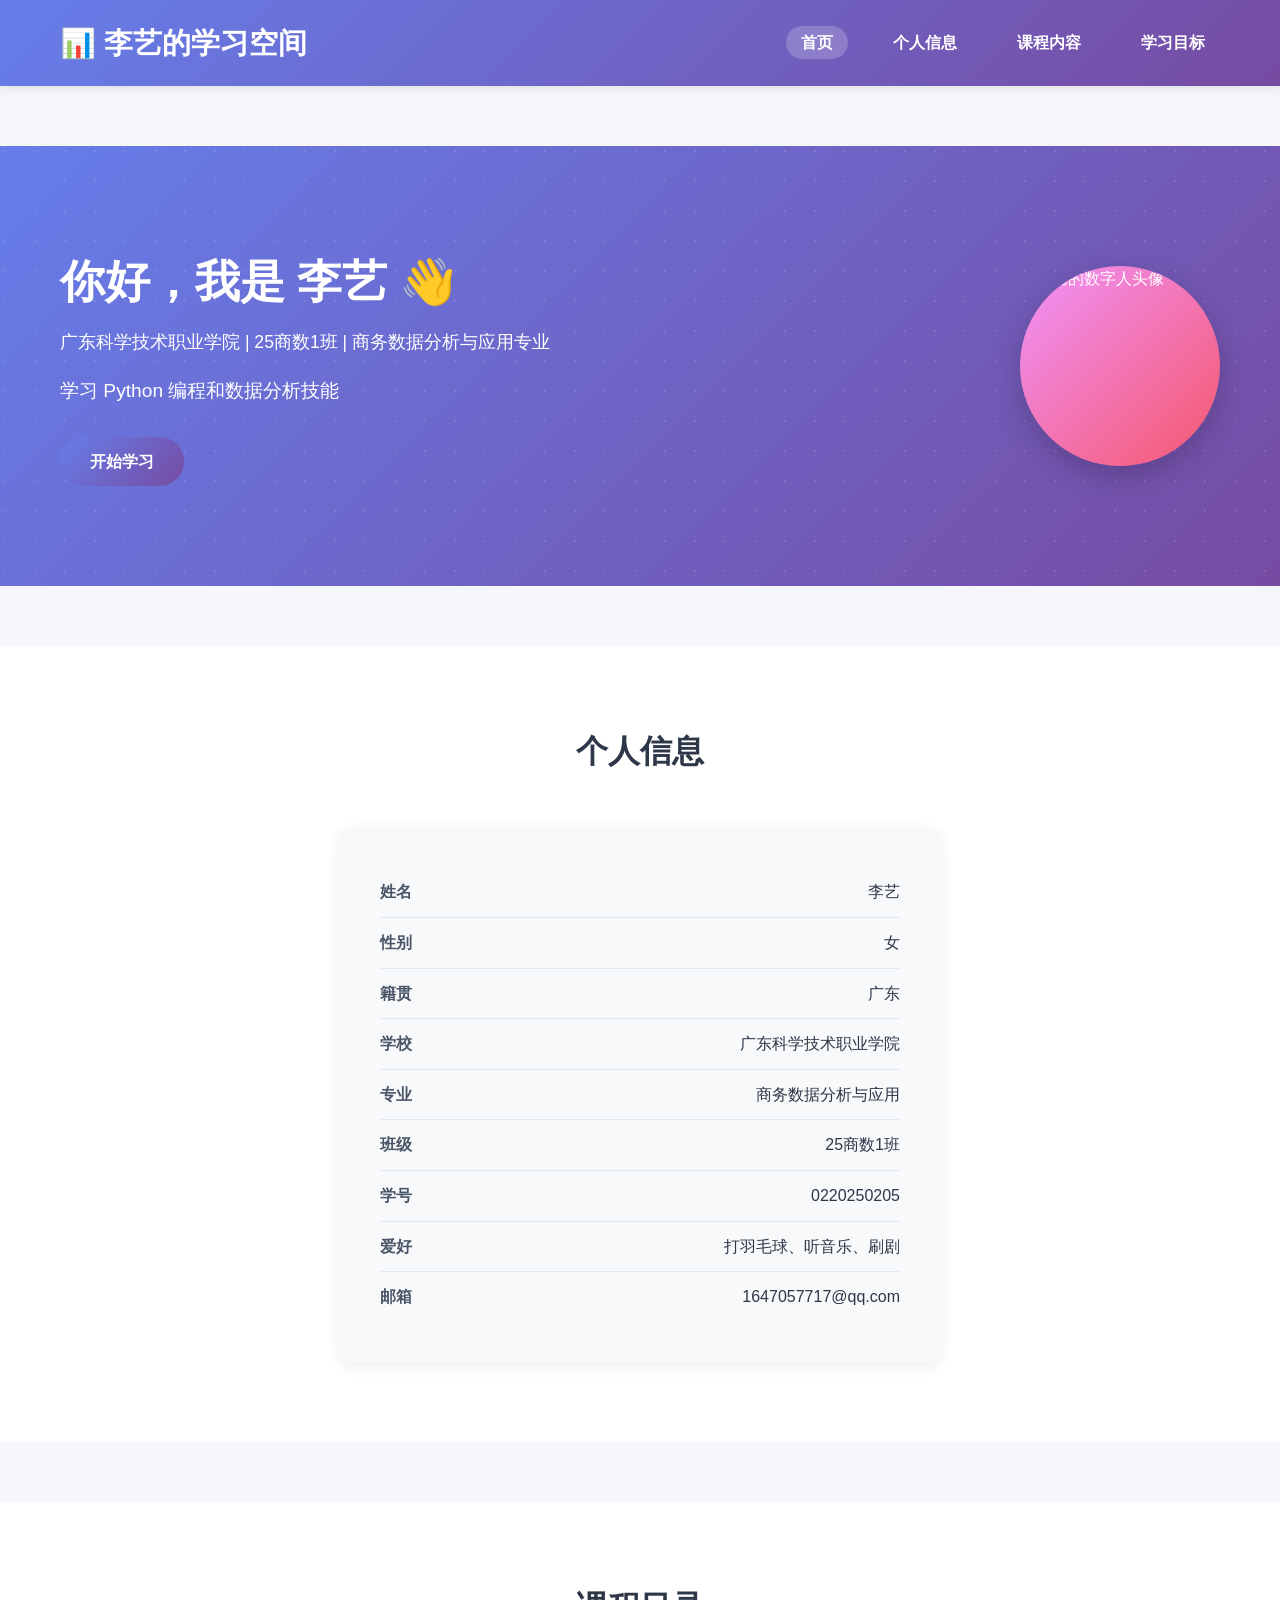
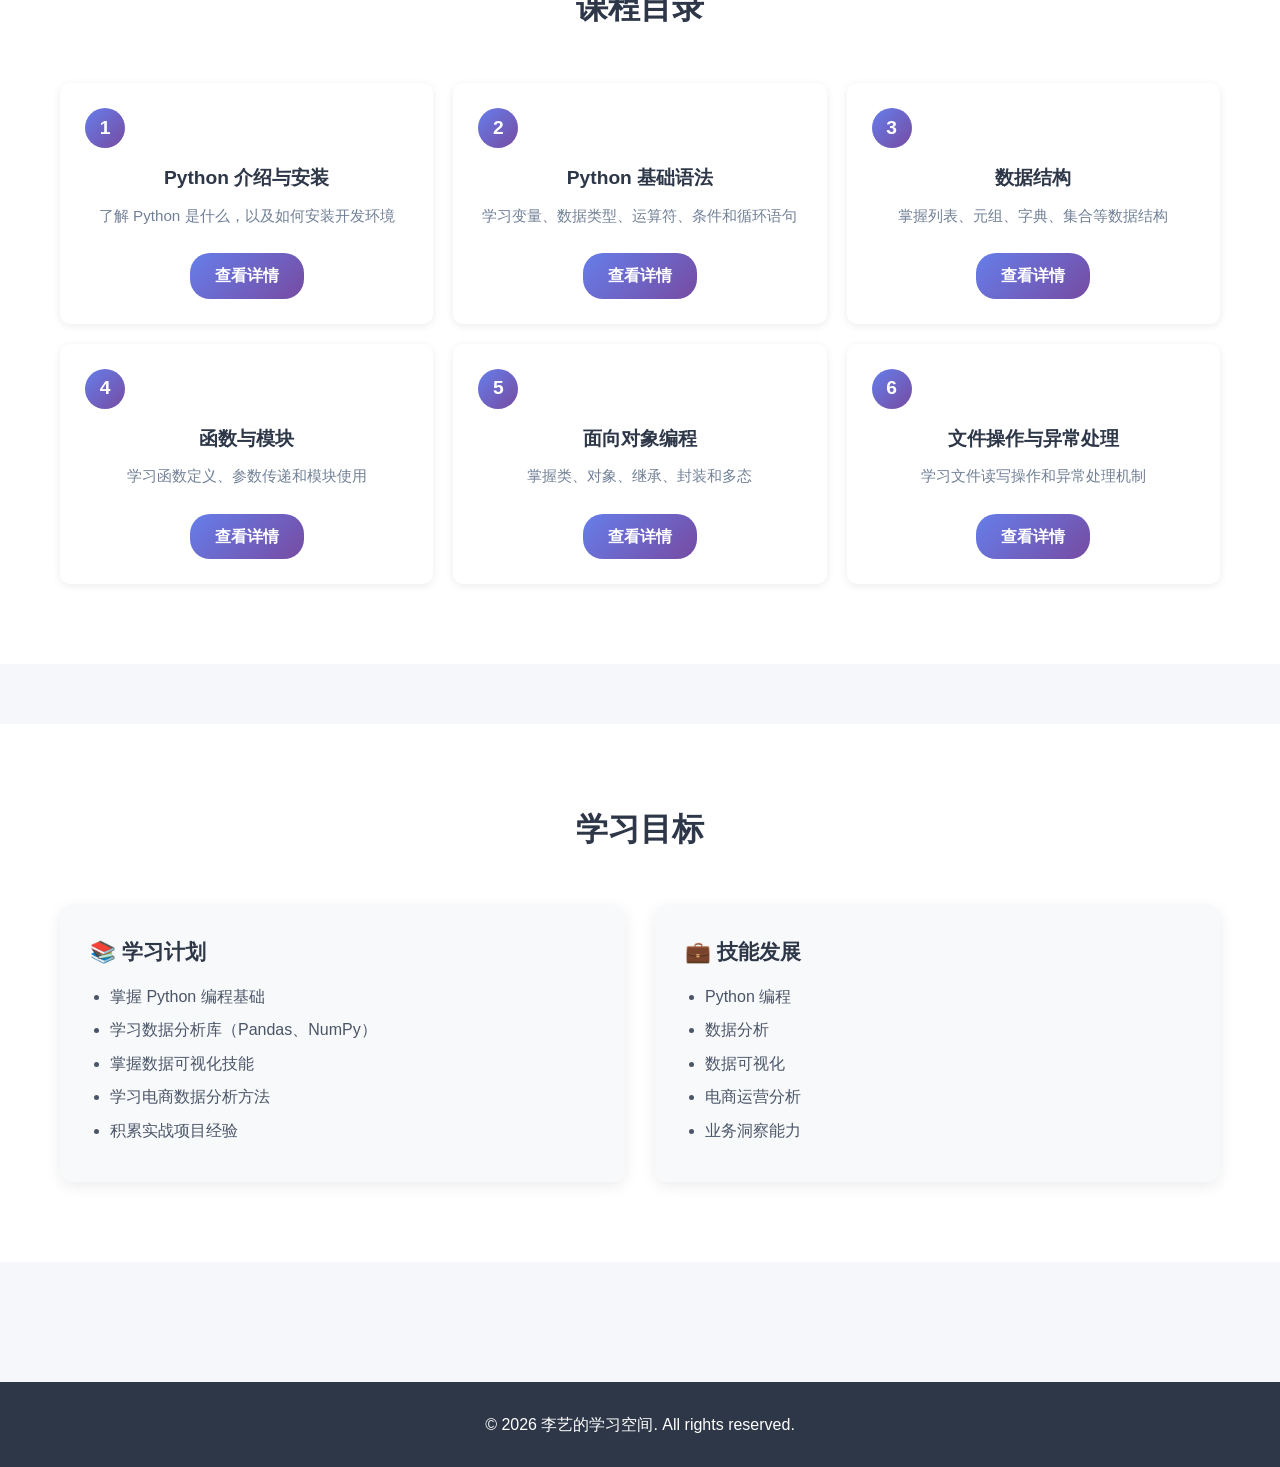
==== commit fdff4051: "将职业目标改为学习目标，移除长期目标" ====
--- a/index.html
+++ b/index.html
@@ -19,7 +19,7 @@
                         <li><a href="index.html" class="active">首页</a></li>
                         <li><a href="#profile">个人信息</a></li>
                         <li><a href="#courses">课程内容</a></li>
-                        <li><a href="#goals">职业目标</a></li>
+                        <li><a href="#goals">学习目标</a></li>
                     </ul>
                 </div>
             </div>
@@ -139,12 +139,8 @@
 
         <section id="goals" class="goals-section">
             <div class="container">
-                <h2>职业目标</h2>
+                <h2>学习目标</h2>
                 <div class="goals-content">
-                    <div class="goal-card">
-                        <h3>🎯 长期目标</h3>
-                        <p>成为一名专业的商务数据分析师，深耕电商数据分析领域</p>
-                    </div>
                     <div class="goal-card">
                         <h3>📚 学习计划</h3>
                         <ul>
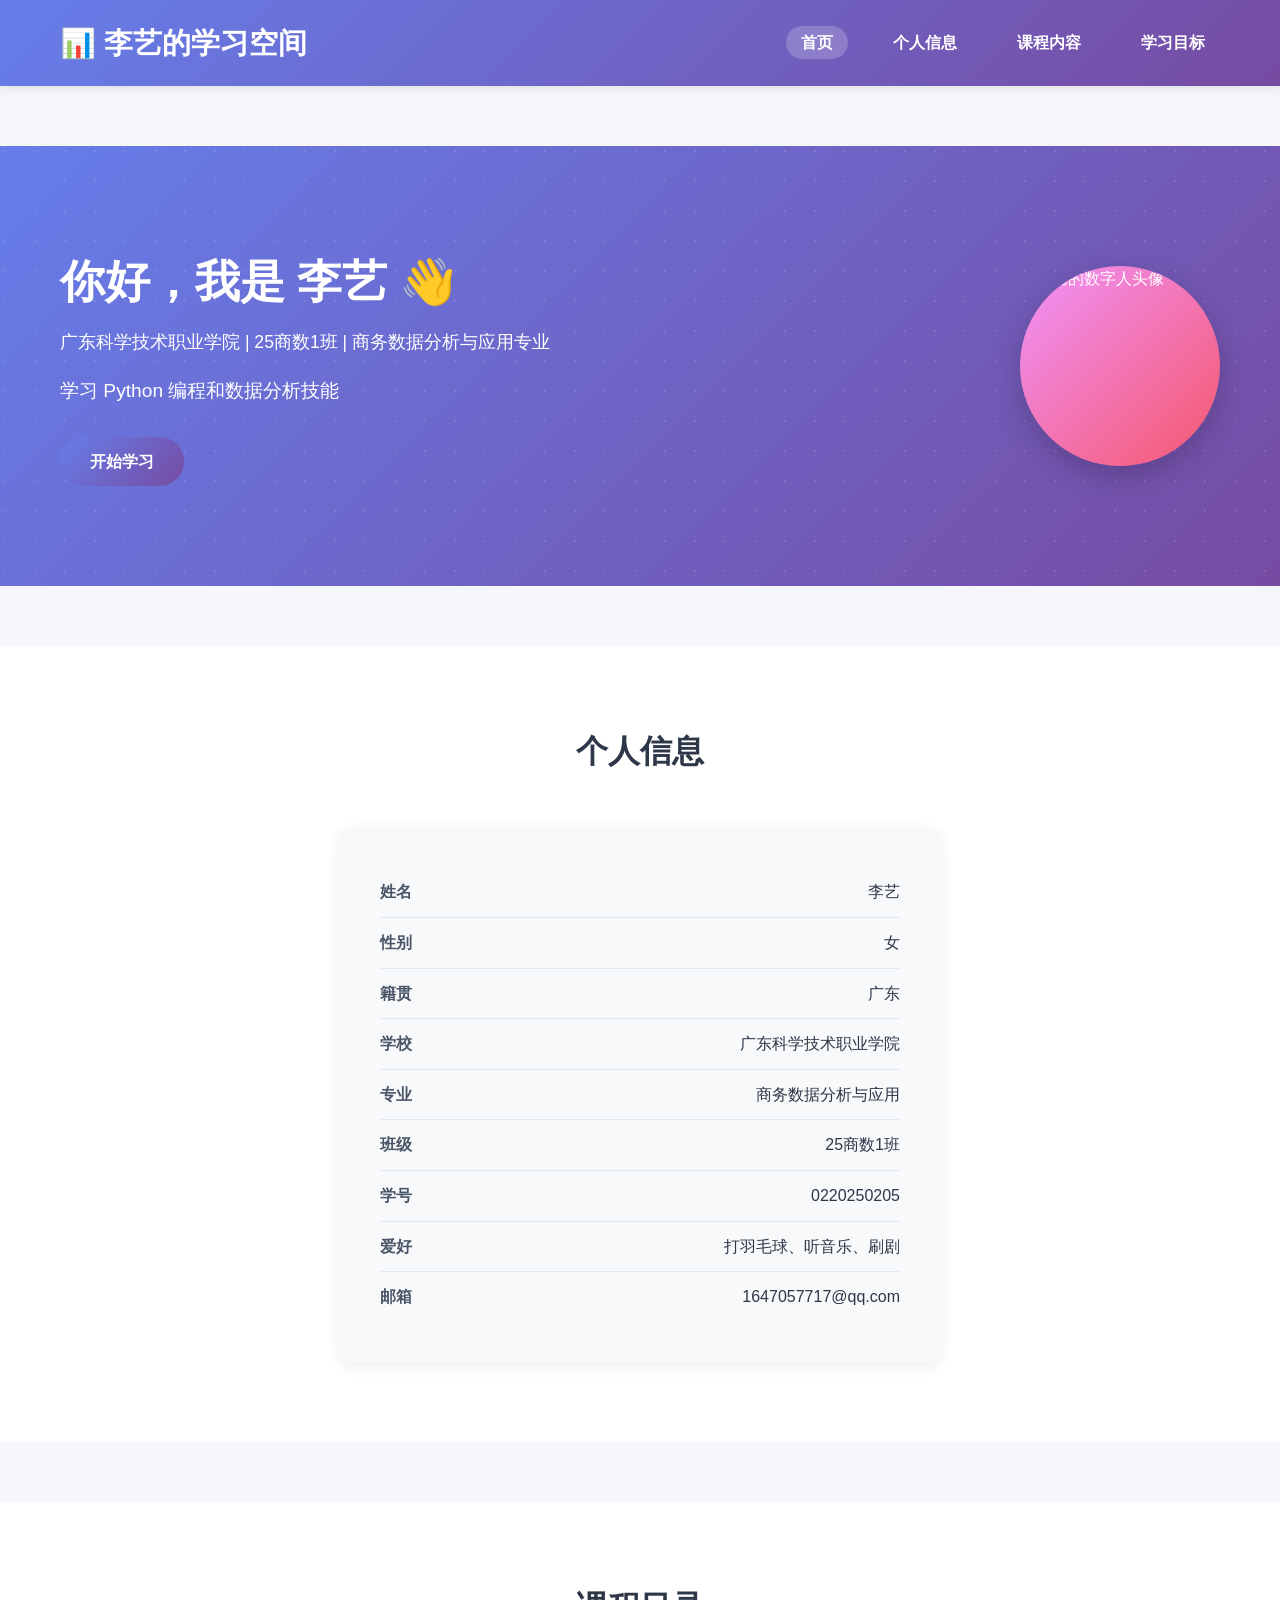
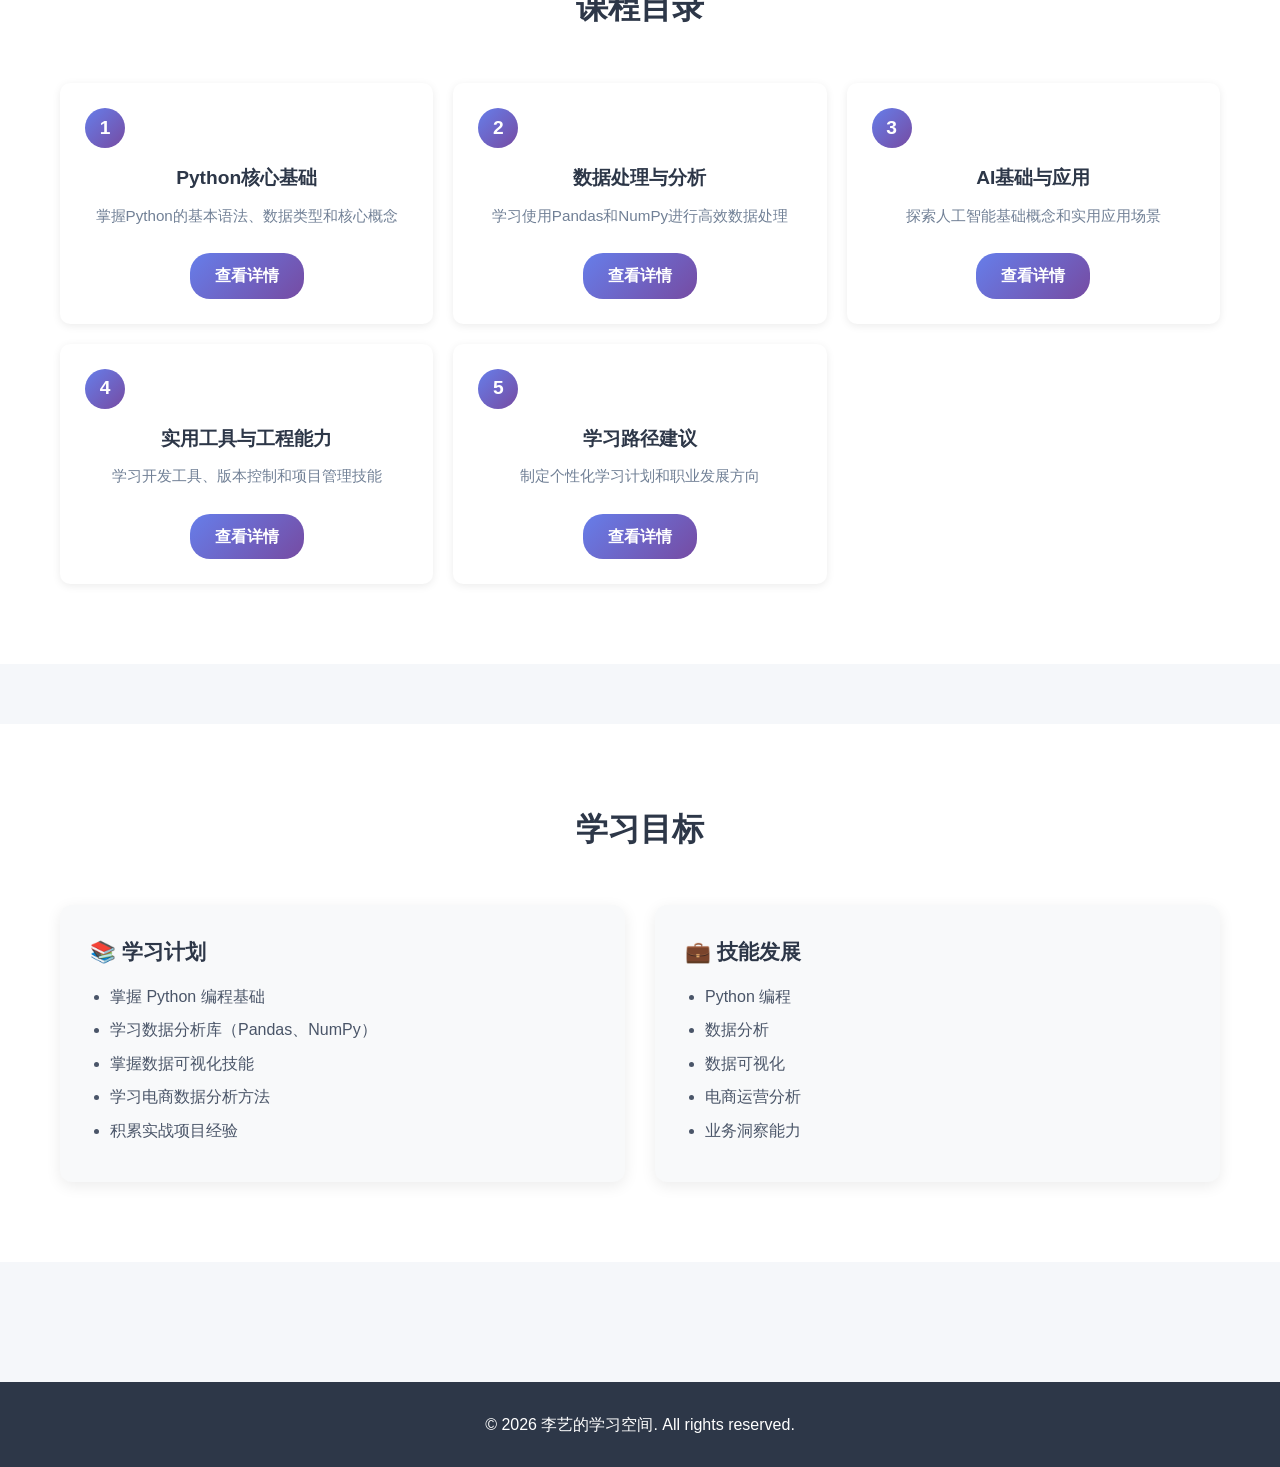
==== commit 0ed694bb: "更新课程内容：将原有6个Python基础单元替换为新的5个单元，包含Python核心基础、数据处理与分析、AI基础与应用、实用工具与工程能力、学习路径建议，并为每个单元添加练习题" ====
--- a/index.html
+++ b/index.html
@@ -99,39 +99,33 @@
                 <div class="lesson-grid">
                     <div class="lesson-card" onclick="window.location.href='python-course.html?lesson=0'">
                         <div class="lesson-number">1</div>
-                        <h4>Python 介绍与安装</h4>
-                        <p>了解 Python 是什么，以及如何安装开发环境</p>
+                        <h4>Python核心基础</h4>
+                        <p>掌握Python的基本语法、数据类型和核心概念</p>
                         <a href="python-course.html?lesson=0" class="btn">查看详情</a>
                     </div>
                     <div class="lesson-card" onclick="window.location.href='python-course.html?lesson=1'">
                         <div class="lesson-number">2</div>
-                        <h4>Python 基础语法</h4>
-                        <p>学习变量、数据类型、运算符、条件和循环语句</p>
+                        <h4>数据处理与分析</h4>
+                        <p>学习使用Pandas和NumPy进行高效数据处理</p>
                         <a href="python-course.html?lesson=1" class="btn">查看详情</a>
                     </div>
                     <div class="lesson-card" onclick="window.location.href='python-course.html?lesson=2'">
                         <div class="lesson-number">3</div>
-                        <h4>数据结构</h4>
-                        <p>掌握列表、元组、字典、集合等数据结构</p>
+                        <h4>AI基础与应用</h4>
+                        <p>探索人工智能基础概念和实用应用场景</p>
                         <a href="python-course.html?lesson=2" class="btn">查看详情</a>
                     </div>
                     <div class="lesson-card" onclick="window.location.href='python-course.html?lesson=3'">
                         <div class="lesson-number">4</div>
-                        <h4>函数与模块</h4>
-                        <p>学习函数定义、参数传递和模块使用</p>
+                        <h4>实用工具与工程能力</h4>
+                        <p>学习开发工具、版本控制和项目管理技能</p>
                         <a href="python-course.html?lesson=3" class="btn">查看详情</a>
                     </div>
                     <div class="lesson-card" onclick="window.location.href='python-course.html?lesson=4'">
                         <div class="lesson-number">5</div>
-                        <h4>面向对象编程</h4>
-                        <p>掌握类、对象、继承、封装和多态</p>
+                        <h4>学习路径建议</h4>
+                        <p>制定个性化学习计划和职业发展方向</p>
                         <a href="python-course.html?lesson=4" class="btn">查看详情</a>
-                    </div>
-                    <div class="lesson-card" onclick="window.location.href='python-course.html?lesson=5'">
-                        <div class="lesson-number">6</div>
-                        <h4>文件操作与异常处理</h4>
-                        <p>学习文件读写操作和异常处理机制</p>
-                        <a href="python-course.html?lesson=5" class="btn">查看详情</a>
                     </div>
                 </div>
             </div>
--- a/style.css
+++ b/style.css
@@ -859,6 +859,39 @@
     opacity: 0.9;
 }
 
+/* 测试题部分 */
+.quiz-section {
+    background: #f8f9fa;
+    padding: 30px;
+    border-radius: 12px;
+    margin-top: 30px;
+    box-shadow: 0 4px 15px rgba(0, 0, 0, 0.08);
+}
+
+.quiz-section h5 {
+    color: #2d3748;
+    margin-top: 0;
+    margin-bottom: 20px;
+}
+
+.quiz-section ol {
+    margin-left: 25px;
+    margin-bottom: 25px;
+}
+
+.quiz-section li {
+    margin-bottom: 15px;
+}
+
+.quiz-section ul {
+    margin-left: 25px;
+    margin-top: 10px;
+}
+
+.quiz-section ul li {
+    margin-bottom: 8px;
+}
+
 /* 运算符表格 */
 .operator-table {
     width: 100%;
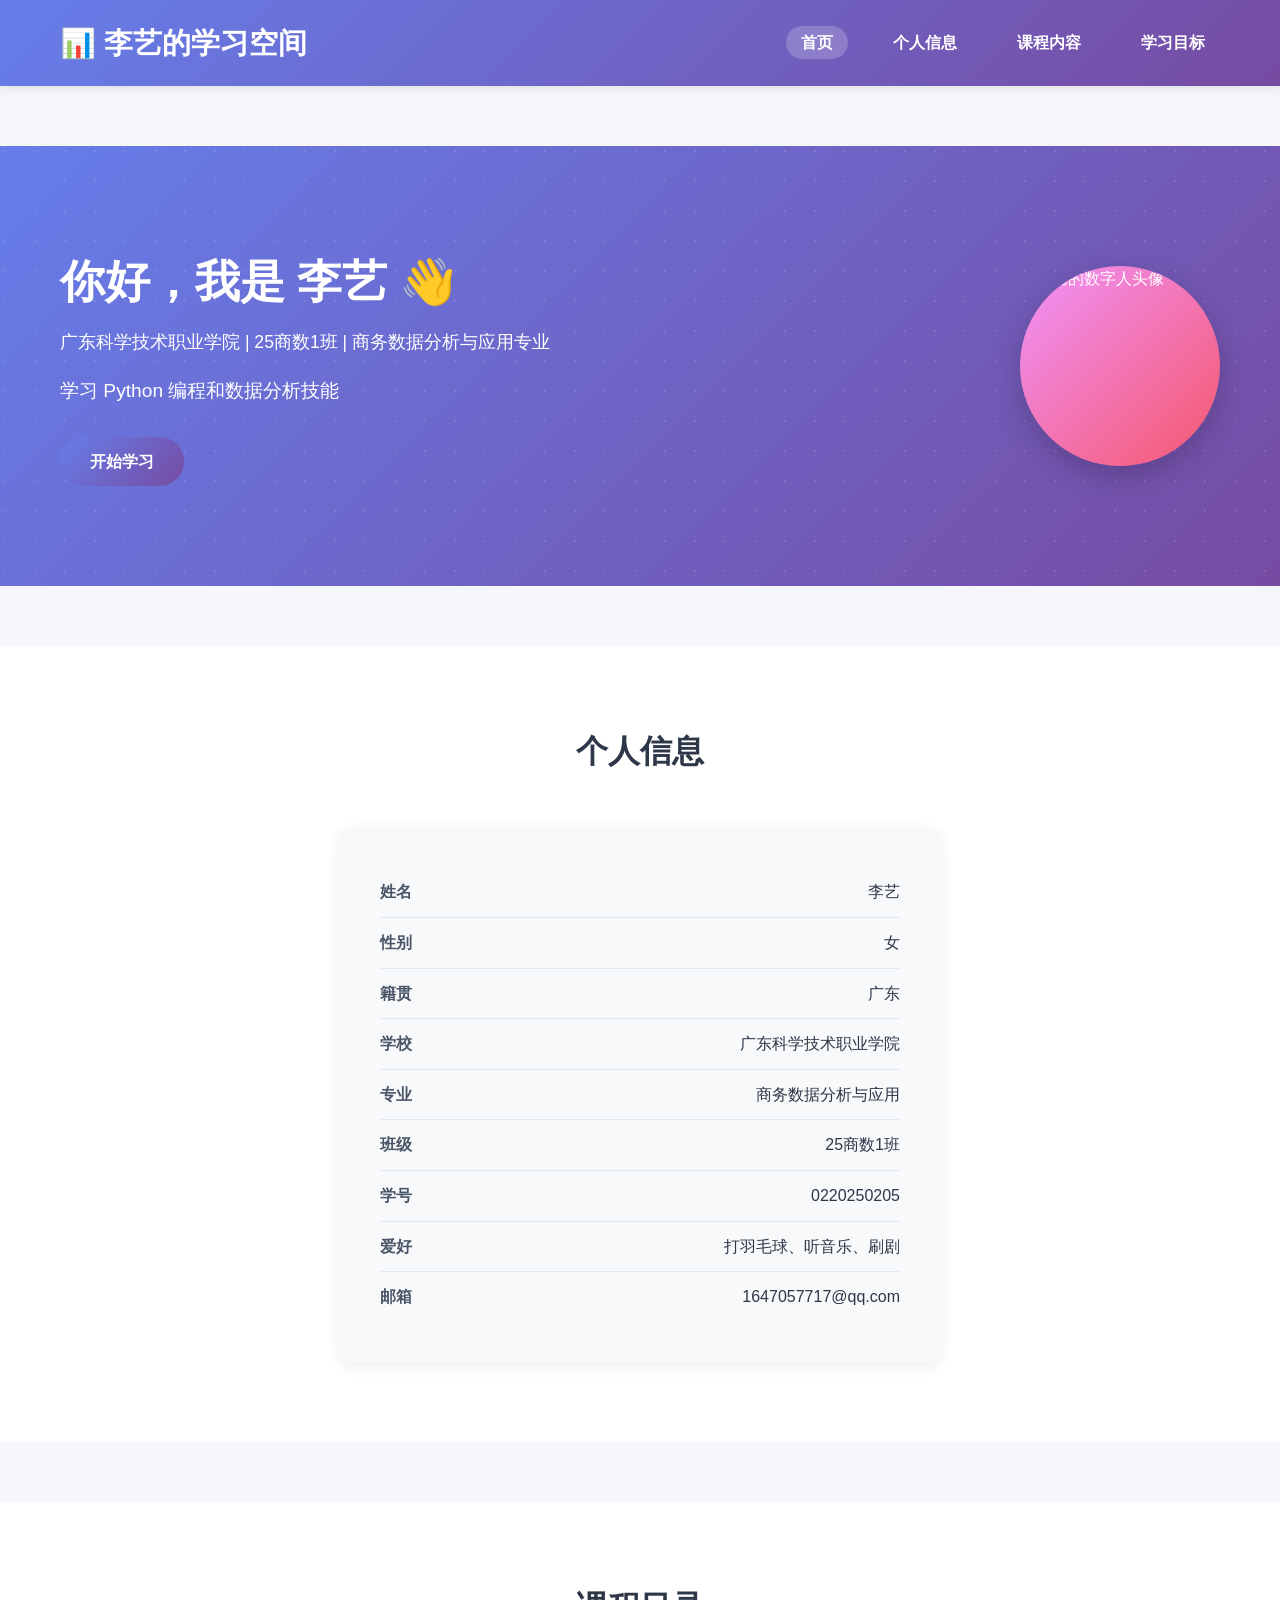
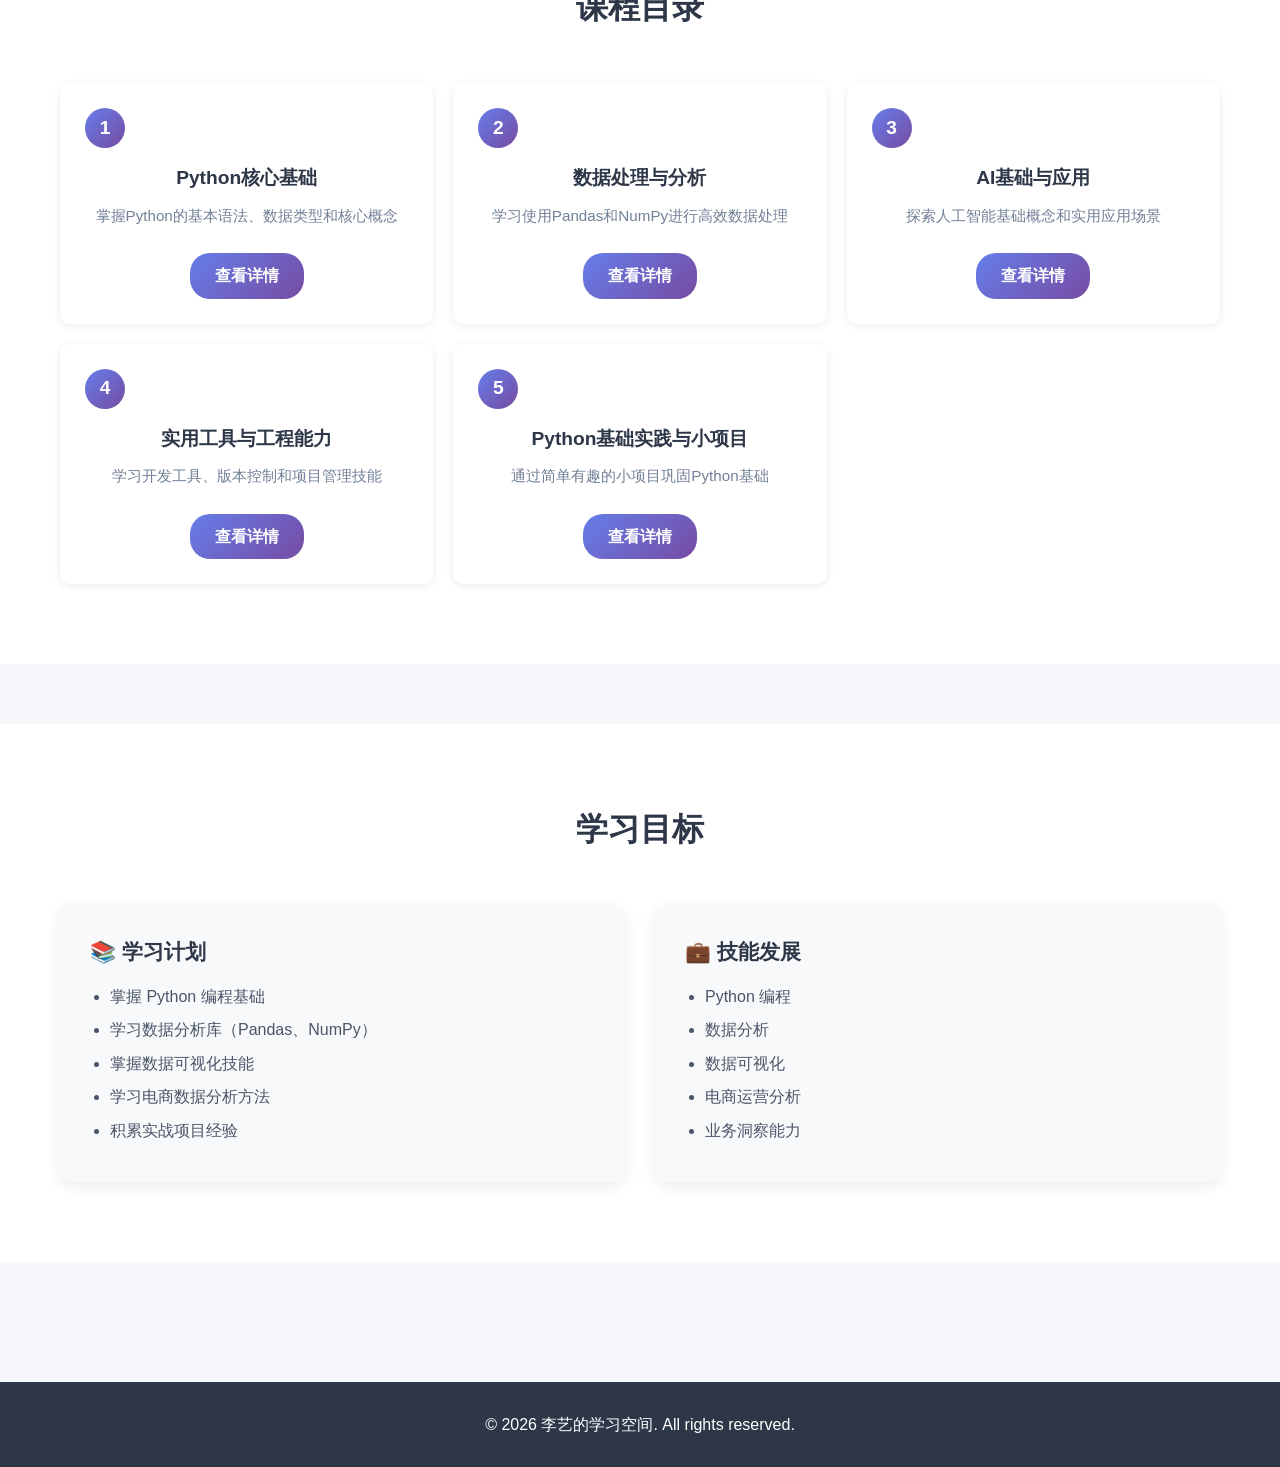
==== commit e3659dd8: "更新首页和课程页面的第五单元标题为Python基础实践与小项目" ====
--- a/index.html
+++ b/index.html
@@ -123,8 +123,8 @@
                     </div>
                     <div class="lesson-card" onclick="window.location.href='python-course.html?lesson=4'">
                         <div class="lesson-number">5</div>
-                        <h4>学习路径建议</h4>
-                        <p>制定个性化学习计划和职业发展方向</p>
+                        <h4>Python基础实践与小项目</h4>
+                        <p>通过简单有趣的小项目巩固Python基础</p>
                         <a href="python-course.html?lesson=4" class="btn">查看详情</a>
                     </div>
                 </div>
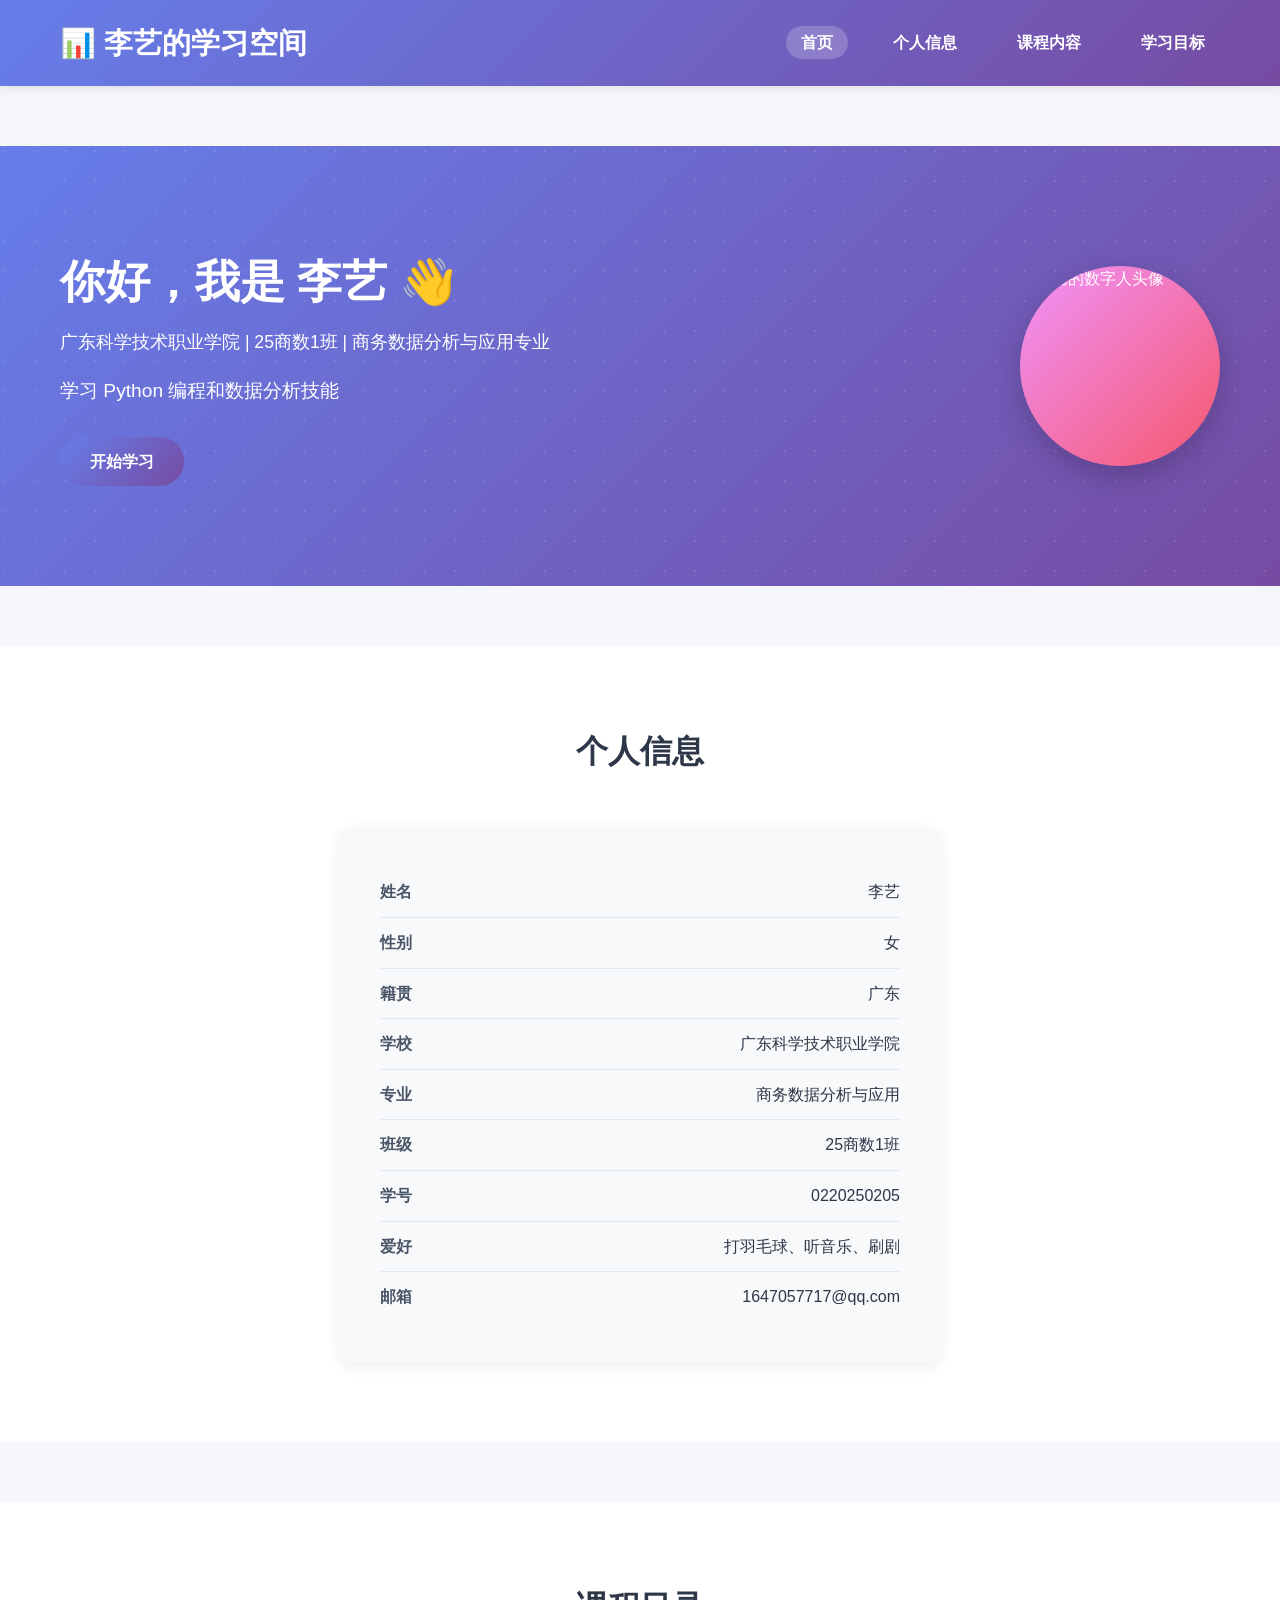
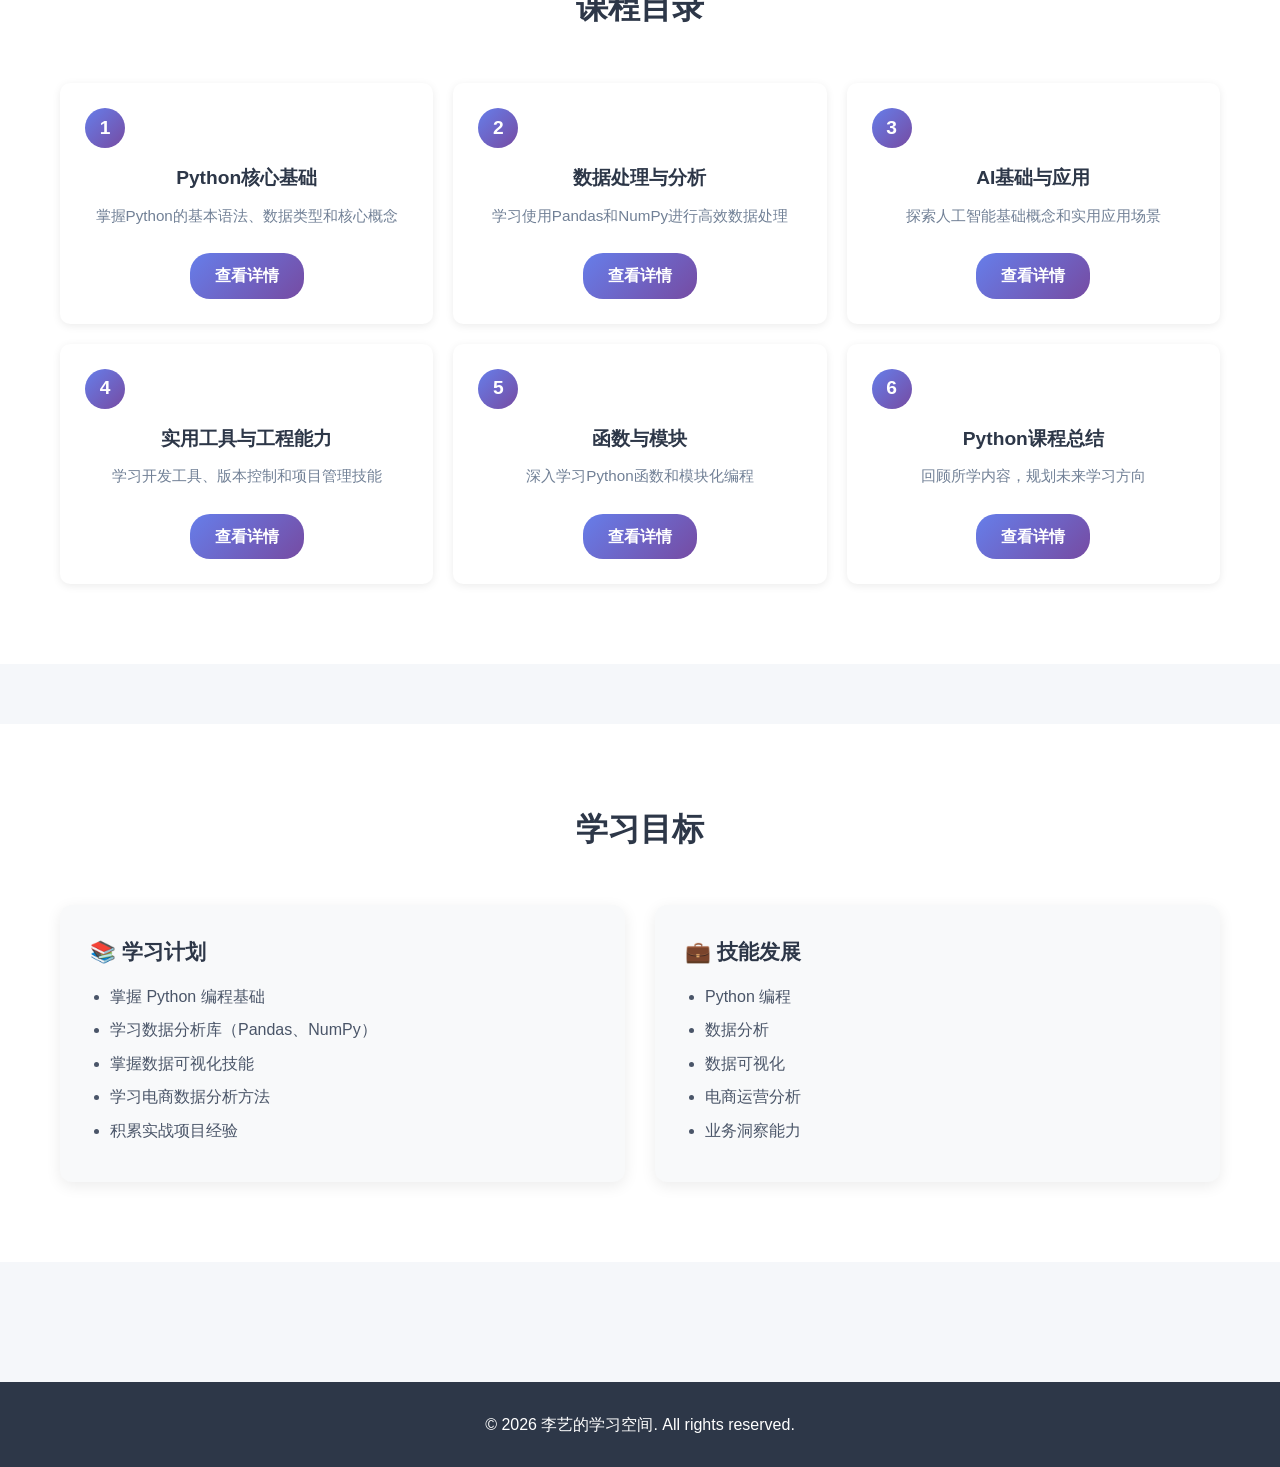
==== commit ea4bc806: "更新第五单元为函数与模块，添加第六单元Python课程总结" ====
--- a/index.html
+++ b/index.html
@@ -123,9 +123,15 @@
                     </div>
                     <div class="lesson-card" onclick="window.location.href='python-course.html?lesson=4'">
                         <div class="lesson-number">5</div>
-                        <h4>Python基础实践与小项目</h4>
-                        <p>通过简单有趣的小项目巩固Python基础</p>
+                        <h4>函数与模块</h4>
+                        <p>深入学习Python函数和模块化编程</p>
                         <a href="python-course.html?lesson=4" class="btn">查看详情</a>
+                    </div>
+                    <div class="lesson-card" onclick="window.location.href='python-course.html?lesson=5'">
+                        <div class="lesson-number">6</div>
+                        <h4>Python课程总结</h4>
+                        <p>回顾所学内容，规划未来学习方向</p>
+                        <a href="python-course.html?lesson=5" class="btn">查看详情</a>
                     </div>
                 </div>
             </div>
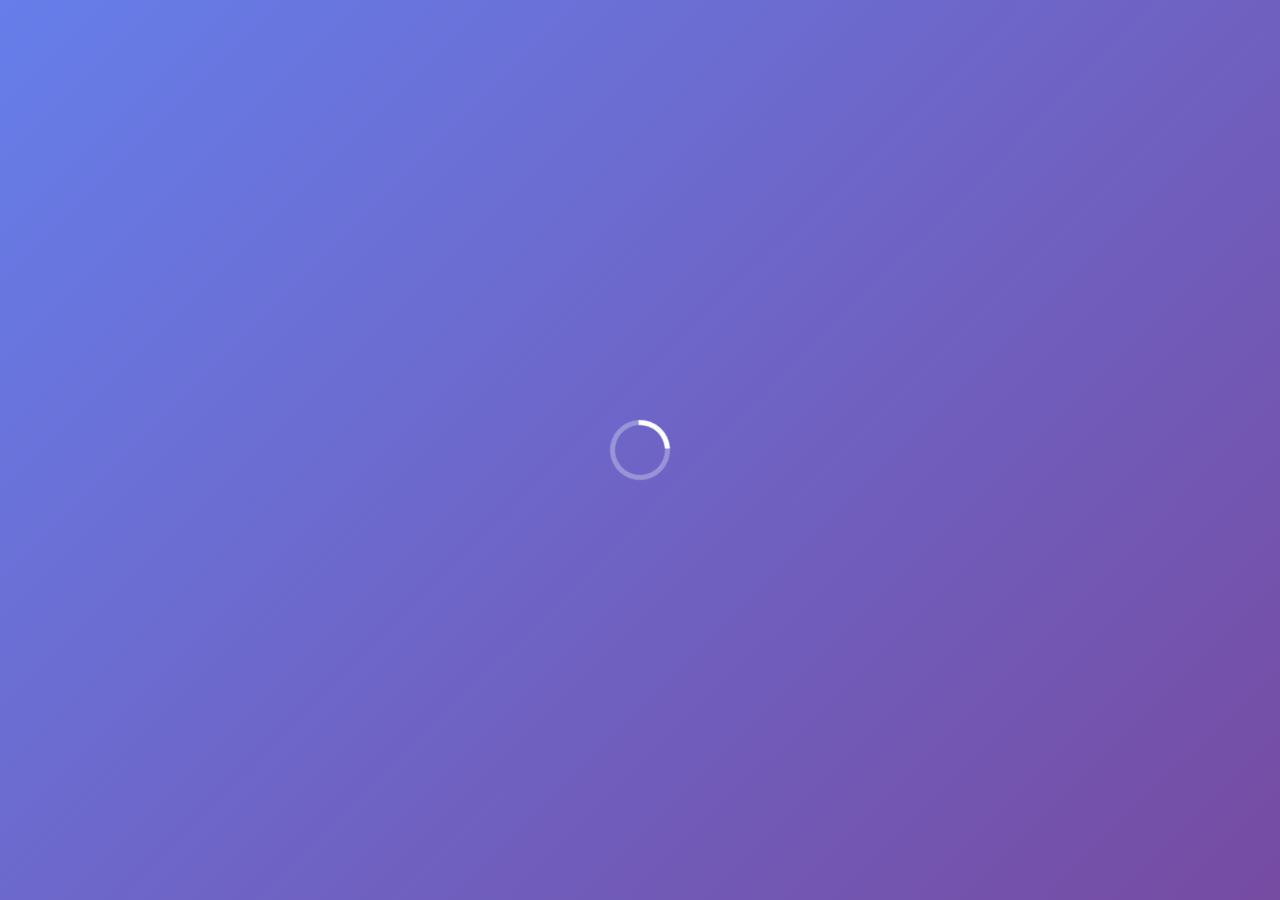
==== commit 3f375f4b: "✨ 更新网站：添加AI时代Python课程 + 全新可爱风格欢迎页 - 新增第0单元：环境准备与快速入门（小白教程） - 新增第7单元：AI时代的Python技能（API、Prompt工程、Panda" ====
--- a/index.html
+++ b/index.html
@@ -2,176 +2,10 @@
 <html lang="zh-CN">
 <head>
     <meta charset="UTF-8">
-    <meta name="viewport" content="width=device-width, initial-scale=1.0">
-    <title>李艺 - 商务数据分析学习者</title>
-    <link rel="stylesheet" href="style.css">
-    <script src="https://cdn.jsdelivr.net/npm/chart.js"></script>
+    <meta http-equiv="refresh" content="0;url=welcome.html">
+    <title>李艺的学习空间</title>
 </head>
 <body>
-    <header>
-        <nav class="navbar">
-            <div class="container">
-                <div class="navbar-brand">
-                    <h1>📊 李艺的学习空间</h1>
-                </div>
-                <div class="navbar-menu">
-                    <ul>
-                        <li><a href="index.html" class="active">首页</a></li>
-                        <li><a href="#profile">个人信息</a></li>
-                        <li><a href="#courses">课程内容</a></li>
-                        <li><a href="#goals">学习目标</a></li>
-                    </ul>
-                </div>
-            </div>
-        </nav>
-    </header>
-
-    <main>
-        <section class="hero-section">
-            <div class="container">
-                <div class="hero-content">
-                    <div class="hero-text">
-                        <h2>你好，我是 李艺 👋</h2>
-                        <p class="subtitle">广东科学技术职业学院 | 25商数1班 | 商务数据分析与应用专业</p>
-                        <p>学习 Python 编程和数据分析技能</p>
-                        <a href="#courses" class="btn">开始学习</a>
-                    </div>
-                    <div class="hero-avatar">
-                        <div class="avatar digital-avatar">
-                            <img src="https://trae-api-cn.mchost.guru/api/ide/v1/text_to_image?prompt=professional%20digital%20avatar%20of%20a%20young%20Chinese%20female%20student%2C%20modern%20style%2C%20data%20analyst%20theme%2C%20blue%20and%20purple%20hues%2C%20clean%20background&image_size=square" alt="李艺的数字人头像" style="width: 100%; height: 100%; border-radius: 50%;">
-                        </div>
-                    </div>
-                </div>
-            </div>
-        </section>
-
-        <section id="profile" class="profile-section">
-            <div class="container">
-                <h2>个人信息</h2>
-                <div class="profile-content">
-                    <div class="profile-card">
-                        <div class="profile-item">
-                            <span class="label">姓名</span>
-                            <span class="value">李艺</span>
-                        </div>
-                        <div class="profile-item">
-                            <span class="label">性别</span>
-                            <span class="value">女</span>
-                        </div>
-                        <div class="profile-item">
-                            <span class="label">籍贯</span>
-                            <span class="value">广东</span>
-                        </div>
-                        <div class="profile-item">
-                            <span class="label">学校</span>
-                            <span class="value">广东科学技术职业学院</span>
-                        </div>
-                        <div class="profile-item">
-                            <span class="label">专业</span>
-                            <span class="value">商务数据分析与应用</span>
-                        </div>
-                        <div class="profile-item">
-                            <span class="label">班级</span>
-                            <span class="value">25商数1班</span>
-                        </div>
-                        <div class="profile-item">
-                            <span class="label">学号</span>
-                            <span class="value">0220250205</span>
-                        </div>
-                        <div class="profile-item">
-                            <span class="label">爱好</span>
-                            <span class="value">打羽毛球、听音乐、刷剧</span>
-                        </div>
-                        <div class="profile-item">
-                            <span class="label">邮箱</span>
-                            <span class="value">1647057717@qq.com</span>
-                        </div>
-                    </div>
-                </div>
-            </div>
-        </section>
-
-
-
-        <section id="courses" class="courses-section">
-            <div class="container">
-                <h2>课程目录</h2>
-                <div class="lesson-grid">
-                    <div class="lesson-card" onclick="window.location.href='python-course.html?lesson=0'">
-                        <div class="lesson-number">1</div>
-                        <h4>Python核心基础</h4>
-                        <p>掌握Python的基本语法、数据类型和核心概念</p>
-                        <a href="python-course.html?lesson=0" class="btn">查看详情</a>
-                    </div>
-                    <div class="lesson-card" onclick="window.location.href='python-course.html?lesson=1'">
-                        <div class="lesson-number">2</div>
-                        <h4>数据处理与分析</h4>
-                        <p>学习使用Pandas和NumPy进行高效数据处理</p>
-                        <a href="python-course.html?lesson=1" class="btn">查看详情</a>
-                    </div>
-                    <div class="lesson-card" onclick="window.location.href='python-course.html?lesson=2'">
-                        <div class="lesson-number">3</div>
-                        <h4>AI基础与应用</h4>
-                        <p>探索人工智能基础概念和实用应用场景</p>
-                        <a href="python-course.html?lesson=2" class="btn">查看详情</a>
-                    </div>
-                    <div class="lesson-card" onclick="window.location.href='python-course.html?lesson=3'">
-                        <div class="lesson-number">4</div>
-                        <h4>实用工具与工程能力</h4>
-                        <p>学习开发工具、版本控制和项目管理技能</p>
-                        <a href="python-course.html?lesson=3" class="btn">查看详情</a>
-                    </div>
-                    <div class="lesson-card" onclick="window.location.href='python-course.html?lesson=4'">
-                        <div class="lesson-number">5</div>
-                        <h4>函数与模块</h4>
-                        <p>深入学习Python函数和模块化编程</p>
-                        <a href="python-course.html?lesson=4" class="btn">查看详情</a>
-                    </div>
-                    <div class="lesson-card" onclick="window.location.href='python-course.html?lesson=5'">
-                        <div class="lesson-number">6</div>
-                        <h4>Python课程总结</h4>
-                        <p>回顾所学内容，规划未来学习方向</p>
-                        <a href="python-course.html?lesson=5" class="btn">查看详情</a>
-                    </div>
-                </div>
-            </div>
-        </section>
-
-        <section id="goals" class="goals-section">
-            <div class="container">
-                <h2>学习目标</h2>
-                <div class="goals-content">
-                    <div class="goal-card">
-                        <h3>📚 学习计划</h3>
-                        <ul>
-                            <li>掌握 Python 编程基础</li>
-                            <li>学习数据分析库（Pandas、NumPy）</li>
-                            <li>掌握数据可视化技能</li>
-                            <li>学习电商数据分析方法</li>
-                            <li>积累实战项目经验</li>
-                        </ul>
-                    </div>
-                    <div class="goal-card">
-                        <h3>💼 技能发展</h3>
-                        <ul>
-                            <li>Python 编程</li>
-                            <li>数据分析</li>
-                            <li>数据可视化</li>
-                            <li>电商运营分析</li>
-                            <li>业务洞察能力</li>
-                        </ul>
-                    </div>
-                </div>
-            </div>
-        </section>
-    </main>
-
-    <footer>
-        <div class="container">
-            <p>&copy; 2026 李艺的学习空间. All rights reserved.</p>
-        </div>
-    </footer>
-
-
+    <p>正在跳转到首页... <a href="welcome.html">点击这里</a></p>
 </body>
 </html>
